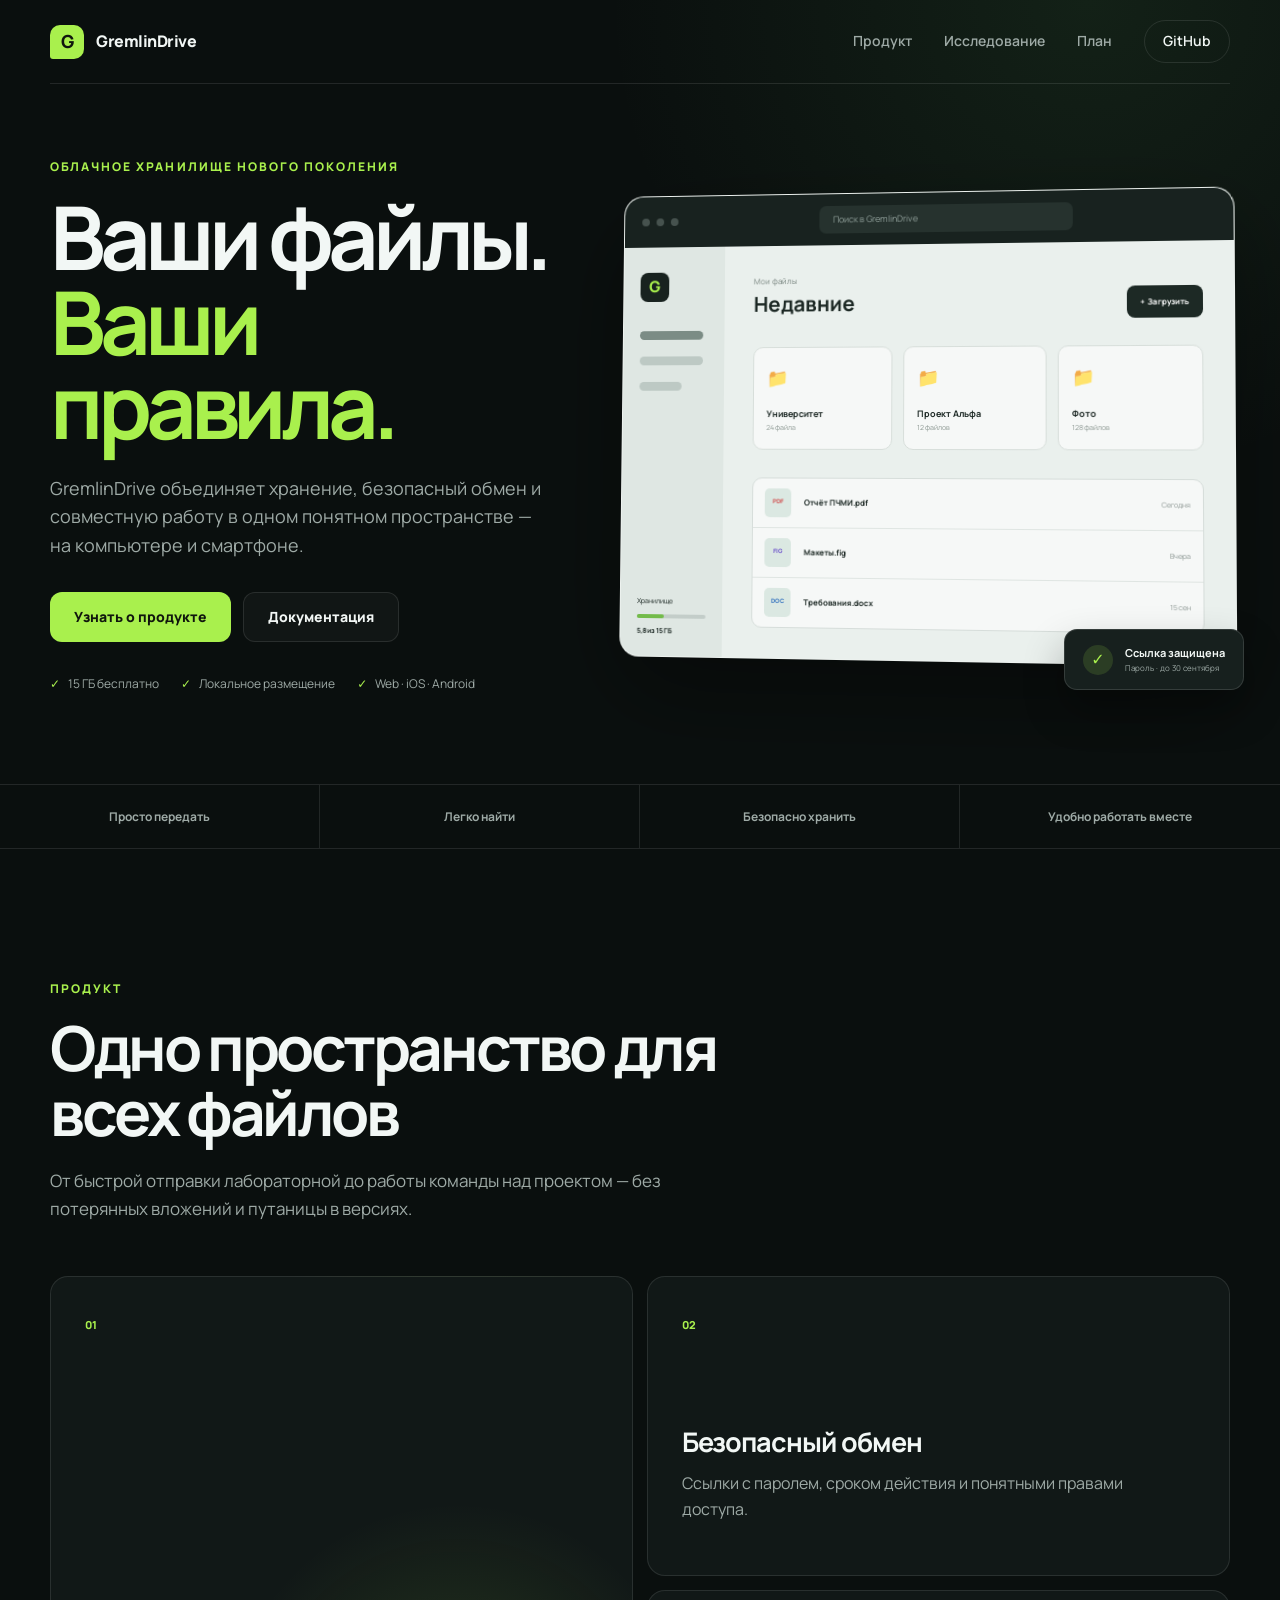
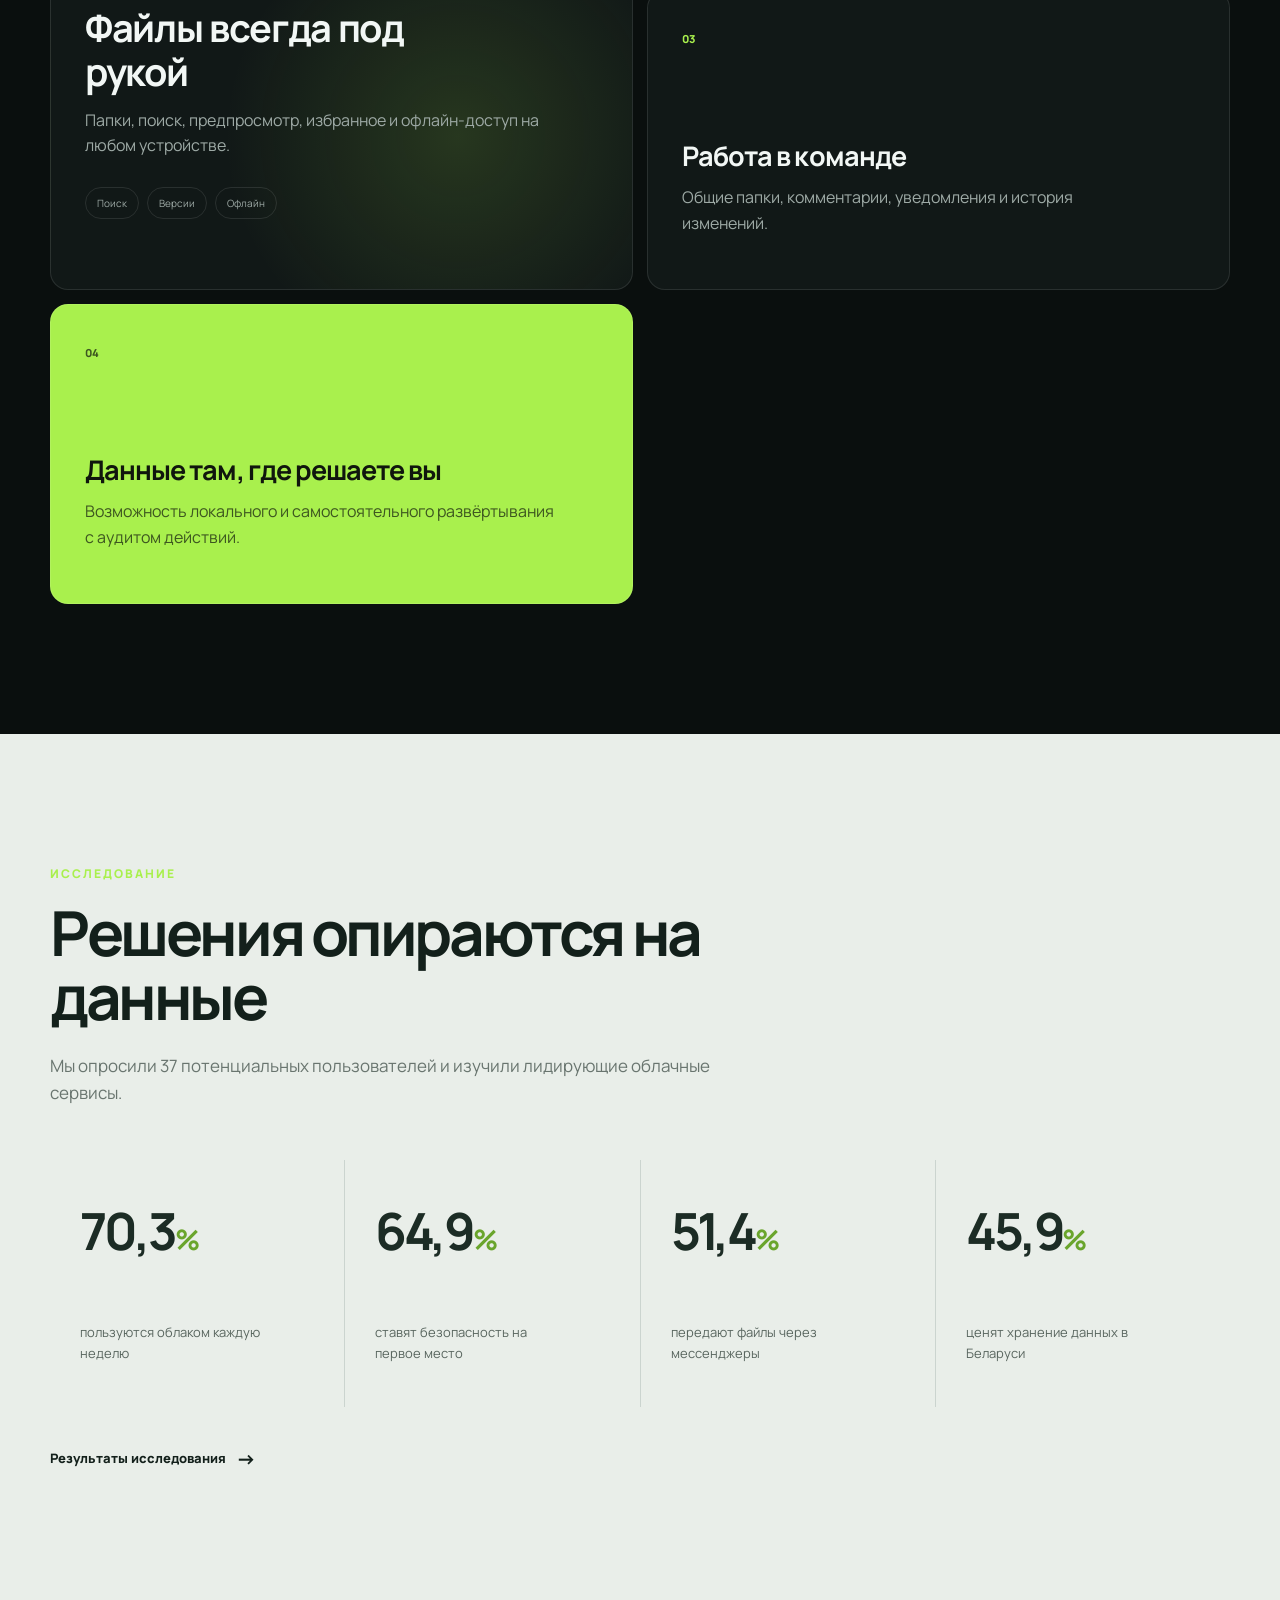
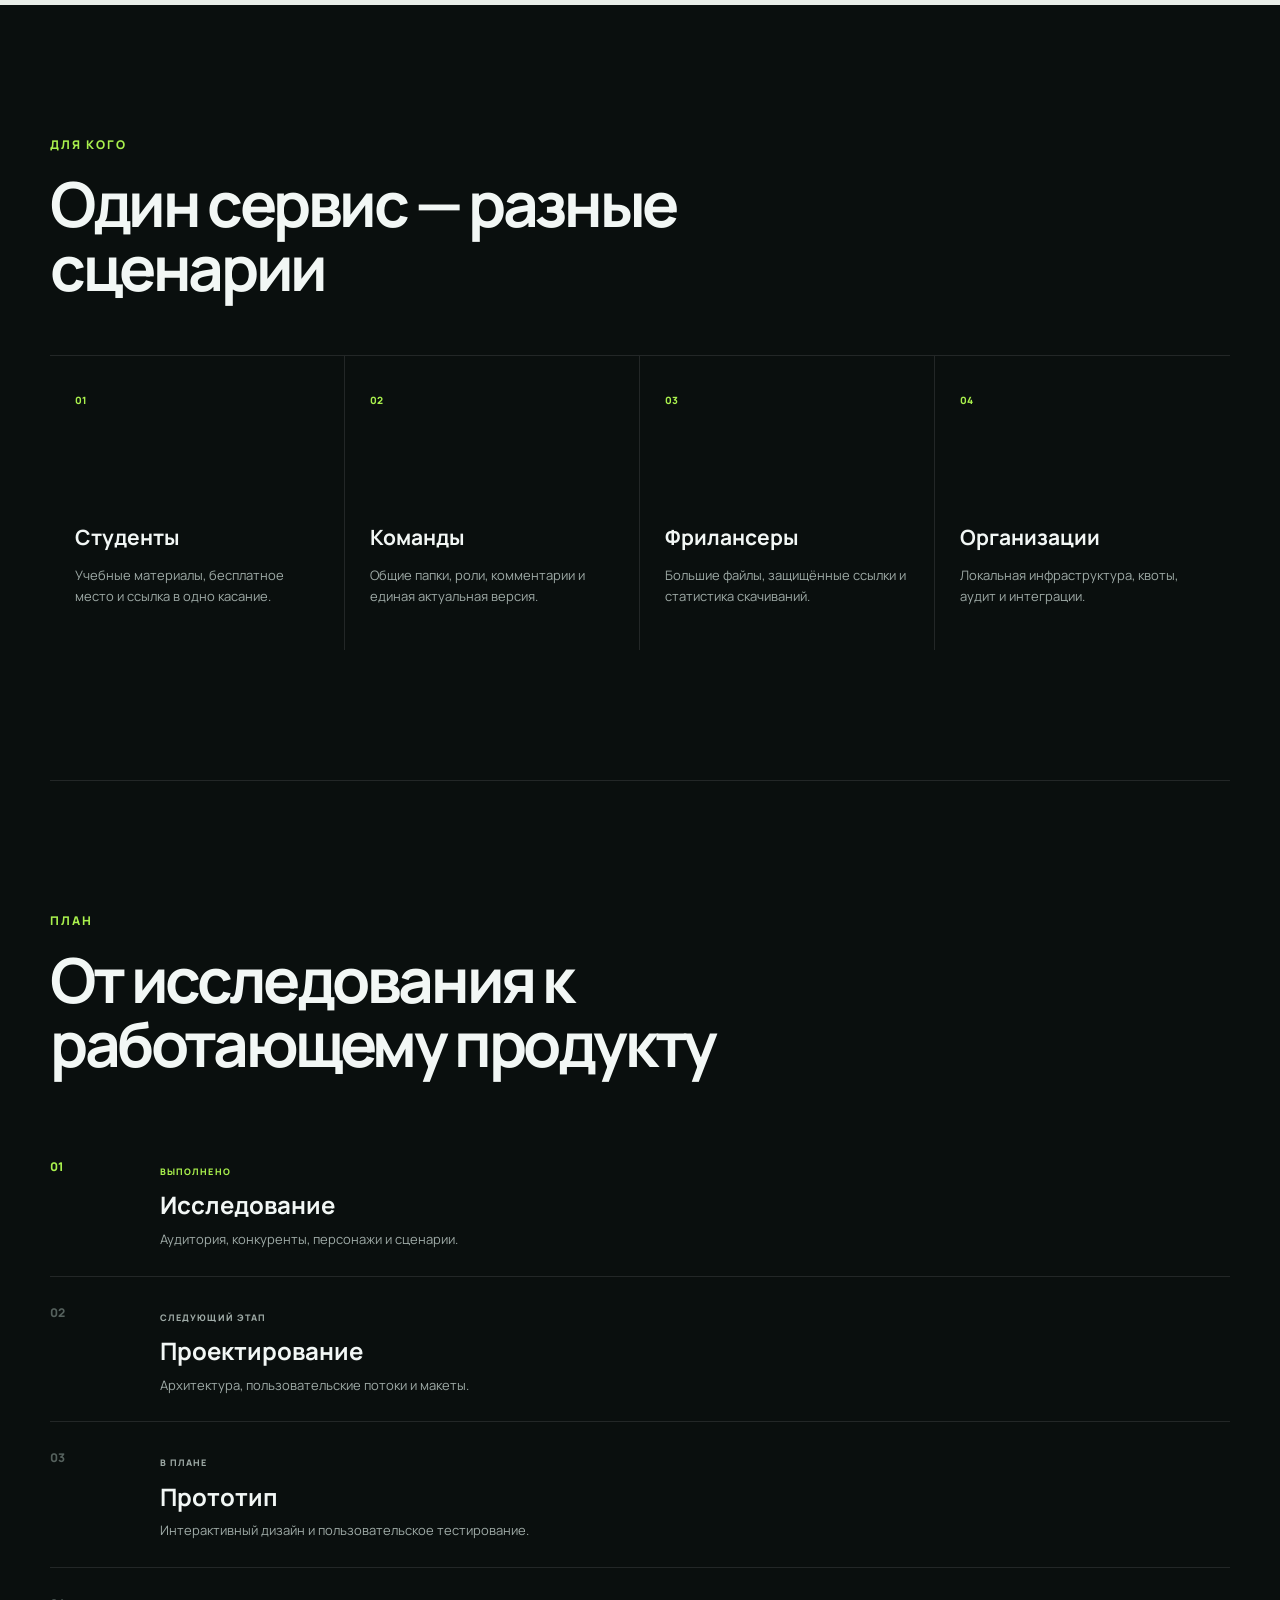
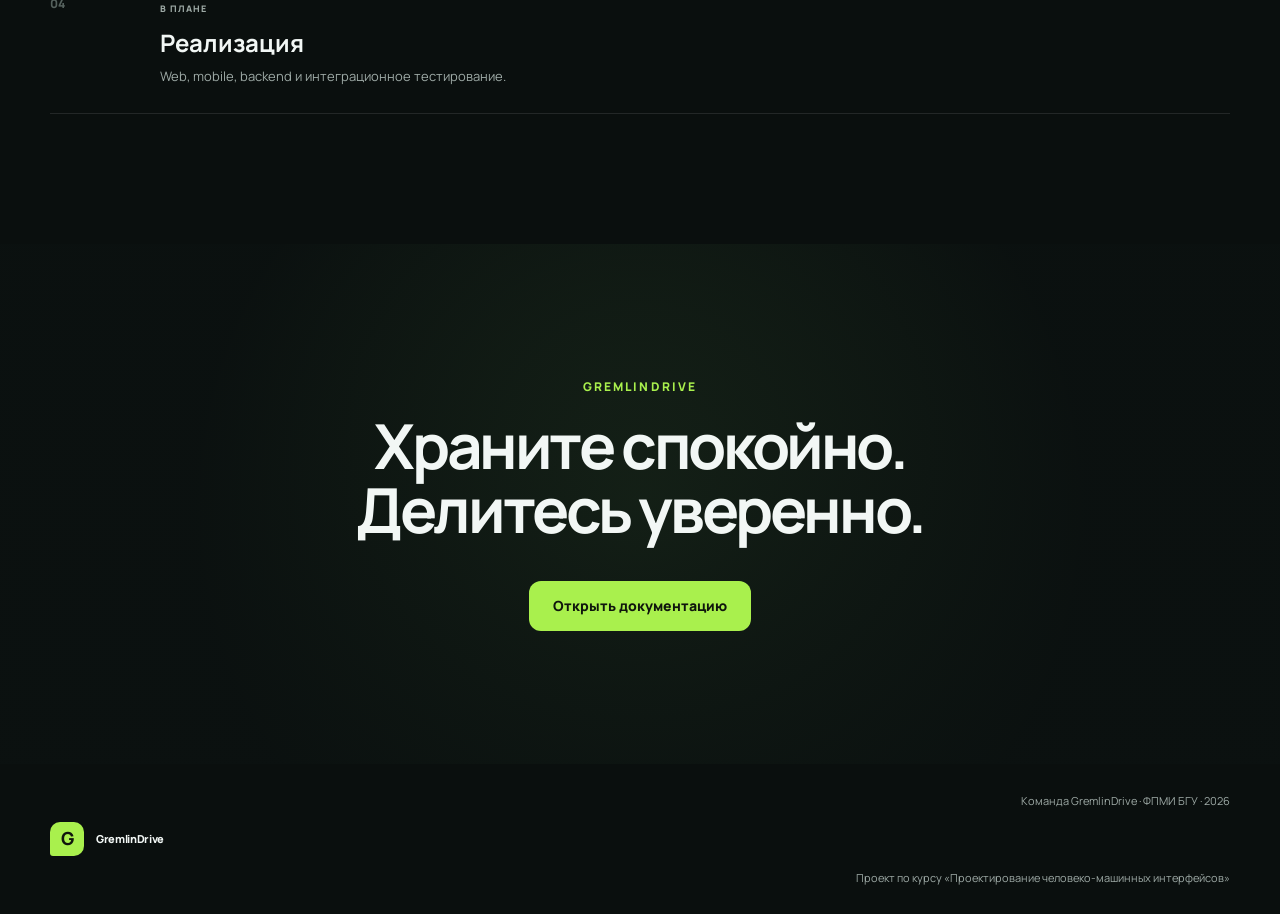
==== docs/index.html @ c30da1ab "docs: add GremlinDrive project documentation and Pages site Co-authored-by: Cursor <cursoragent@curs" ====
<!doctype html>
<html lang="ru">
  <head>
    <meta charset="UTF-8" />
    <meta name="viewport" content="width=device-width, initial-scale=1.0" />
    <meta
      name="description"
      content="GremlinDrive — безопасное облачное хранилище для личной и командной работы."
    />
    <meta name="theme-color" content="#0b1110" />
    <title>GremlinDrive — ваши файлы, ваши правила</title>
    <link rel="stylesheet" href="styles.css" />
  </head>
  <body>
    <header class="site-header">
      <a class="brand" href="#top" aria-label="GremlinDrive, на главную">
        <span class="brand-mark" aria-hidden="true">G</span>
        <span>GremlinDrive</span>
      </a>
      <nav aria-label="Основная навигация">
        <a href="#product">Продукт</a>
        <a href="#research">Исследование</a>
        <a href="#roadmap">План</a>
        <a
          class="nav-button"
          href="https://github.com/fpmi-hci-2026/hci-10-project-group-4"
        >
          GitHub
        </a>
      </nav>
    </header>

    <main id="top">
      <section class="hero">
        <div class="hero-copy">
          <p class="eyebrow">Облачное хранилище нового поколения</p>
          <h1>Ваши файлы.<br /><span>Ваши правила.</span></h1>
          <p class="hero-text">
            GremlinDrive объединяет хранение, безопасный обмен и совместную
            работу в одном понятном пространстве — на компьютере и смартфоне.
          </p>
          <div class="hero-actions">
            <a class="button button-primary" href="#product">Узнать о продукте</a>
            <a
              class="button button-secondary"
              href="https://github.com/fpmi-hci-2026/hci-10-project-group-4"
            >
              Документация
            </a>
          </div>
          <ul class="hero-points" aria-label="Преимущества">
            <li>15 ГБ бесплатно</li>
            <li>Локальное размещение</li>
            <li>Web · iOS · Android</li>
          </ul>
        </div>

        <div class="hero-visual" aria-label="Пример интерфейса GremlinDrive">
          <div class="app-window">
            <div class="window-bar">
              <span></span><span></span><span></span>
              <div class="window-search">Поиск в GremlinDrive</div>
            </div>
            <div class="app-layout">
              <aside>
                <div class="mini-logo">G</div>
                <div class="side-line active"></div>
                <div class="side-line"></div>
                <div class="side-line short"></div>
                <div class="storage">
                  <small>Хранилище</small>
                  <div><span></span></div>
                  <strong>5,8 из 15 ГБ</strong>
                </div>
              </aside>
              <div class="file-area">
                <div class="file-heading">
                  <div>
                    <small>Мои файлы</small>
                    <strong>Недавние</strong>
                  </div>
                  <button type="button" tabindex="-1">+ Загрузить</button>
                </div>
                <div class="folders">
                  <article><span>📁</span><strong>Университет</strong><small>24 файла</small></article>
                  <article><span>📁</span><strong>Проект Альфа</strong><small>12 файлов</small></article>
                  <article><span>📁</span><strong>Фото</strong><small>128 файлов</small></article>
                </div>
                <div class="recent-list">
                  <div><span class="file-icon pdf">PDF</span><strong>Отчёт ПЧМИ.pdf</strong><small>Сегодня</small></div>
                  <div><span class="file-icon fig">FIG</span><strong>Макеты.fig</strong><small>Вчера</small></div>
                  <div><span class="file-icon doc">DOC</span><strong>Требования.docx</strong><small>15 сен</small></div>
                </div>
              </div>
            </div>
          </div>
          <div class="secure-card">
            <span aria-hidden="true">✓</span>
            <div><strong>Ссылка защищена</strong><small>Пароль · до 30 сентября</small></div>
          </div>
        </div>
      </section>

      <section class="trust-strip" aria-label="Ключевые принципы">
        <p>Просто передать</p>
        <p>Легко найти</p>
        <p>Безопасно хранить</p>
        <p>Удобно работать вместе</p>
      </section>

      <section class="section" id="product">
        <div class="section-heading">
          <p class="eyebrow">Продукт</p>
          <h2>Одно пространство для всех файлов</h2>
          <p>
            От быстрой отправки лабораторной до работы команды над проектом —
            без потерянных вложений и путаницы в версиях.
          </p>
        </div>
        <div class="feature-grid">
          <article class="feature-card feature-wide">
            <span class="feature-number">01</span>
            <h3>Файлы всегда под рукой</h3>
            <p>
              Папки, поиск, предпросмотр, избранное и офлайн-доступ на любом
              устройстве.
            </p>
            <div class="tags"><span>Поиск</span><span>Версии</span><span>Офлайн</span></div>
          </article>
          <article class="feature-card">
            <span class="feature-number">02</span>
            <h3>Безопасный обмен</h3>
            <p>Ссылки с паролем, сроком действия и понятными правами доступа.</p>
          </article>
          <article class="feature-card">
            <span class="feature-number">03</span>
            <h3>Работа в команде</h3>
            <p>Общие папки, комментарии, уведомления и история изменений.</p>
          </article>
          <article class="feature-card feature-accent">
            <span class="feature-number">04</span>
            <h3>Данные там, где решаете вы</h3>
            <p>
              Возможность локального и самостоятельного развёртывания с
              аудитом действий.
            </p>
          </article>
        </div>
      </section>

      <section class="section research-section" id="research">
        <div class="section-heading">
          <p class="eyebrow">Исследование</p>
          <h2>Решения опираются на данные</h2>
          <p>
            Мы опросили 37 потенциальных пользователей и изучили лидирующие
            облачные сервисы.
          </p>
        </div>
        <div class="stats-grid">
          <article><strong>70,3<span>%</span></strong><p>пользуются облаком каждую неделю</p></article>
          <article><strong>64,9<span>%</span></strong><p>ставят безопасность на первое место</p></article>
          <article><strong>51,4<span>%</span></strong><p>передают файлы через мессенджеры</p></article>
          <article><strong>45,9<span>%</span></strong><p>ценят хранение данных в Беларуси</p></article>
        </div>
        <a
          class="text-link"
          href="https://github.com/fpmi-hci-2026/hci-10-project-group-4/blob/main/docs/research.md"
        >
          Результаты исследования <span>→</span>
        </a>
      </section>

      <section class="section audience-section">
        <div class="section-heading">
          <p class="eyebrow">Для кого</p>
          <h2>Один сервис — разные сценарии</h2>
        </div>
        <div class="audience-grid">
          <article><span>01</span><h3>Студенты</h3><p>Учебные материалы, бесплатное место и ссылка в одно касание.</p></article>
          <article><span>02</span><h3>Команды</h3><p>Общие папки, роли, комментарии и единая актуальная версия.</p></article>
          <article><span>03</span><h3>Фрилансеры</h3><p>Большие файлы, защищённые ссылки и статистика скачиваний.</p></article>
          <article><span>04</span><h3>Организации</h3><p>Локальная инфраструктура, квоты, аудит и интеграции.</p></article>
        </div>
      </section>

      <section class="section roadmap-section" id="roadmap">
        <div class="section-heading">
          <p class="eyebrow">План</p>
          <h2>От исследования к работающему продукту</h2>
        </div>
        <ol class="timeline">
          <li class="done">
            <span>01</span>
            <div><small>Выполнено</small><h3>Исследование</h3><p>Аудитория, конкуренты, персонажи и сценарии.</p></div>
          </li>
          <li>
            <span>02</span>
            <div><small>Следующий этап</small><h3>Проектирование</h3><p>Архитектура, пользовательские потоки и макеты.</p></div>
          </li>
          <li>
            <span>03</span>
            <div><small>В плане</small><h3>Прототип</h3><p>Интерактивный дизайн и пользовательское тестирование.</p></div>
          </li>
          <li>
            <span>04</span>
            <div><small>В плане</small><h3>Реализация</h3><p>Web, mobile, backend и интеграционное тестирование.</p></div>
          </li>
        </ol>
      </section>

      <section class="cta">
        <p class="eyebrow">GremlinDrive</p>
        <h2>Храните спокойно.<br />Делитесь уверенно.</h2>
        <a
          class="button button-primary"
          href="https://github.com/fpmi-hci-2026/hci-10-project-group-4"
        >
          Открыть документацию
        </a>
      </section>
    </main>

    <footer>
      <a class="brand" href="#top">
        <span class="brand-mark" aria-hidden="true">G</span>
        <span>GremlinDrive</span>
      </a>
      <p>Команда GremlinDrive · ФПМИ БГУ · 2026</p>
      <p>Проект по курсу «Проектирование человеко-машинных интерфейсов»</p>
    </footer>
  </body>
</html>
---- docs/styles.css ----
@import url("https://fonts.googleapis.com/css2?family=Manrope:wght@400;500;600;700;800&display=swap");

:root {
  color-scheme: dark;
  --bg: #0a0f0e;
  --surface: #111817;
  --surface-2: #16201e;
  --line: rgba(255, 255, 255, 0.1);
  --text: #f2f7f5;
  --muted: #9eaaa6;
  --green: #a9f04d;
  --green-2: #70d85f;
  --ink: #10160d;
  --max: 1180px;
}

* {
  box-sizing: border-box;
}

html {
  scroll-behavior: smooth;
}

body {
  margin: 0;
  background:
    radial-gradient(circle at 85% 0%, rgba(84, 163, 88, 0.12), transparent 30rem),
    var(--bg);
  color: var(--text);
  font-family: "Manrope", system-ui, sans-serif;
  line-height: 1.6;
}

a {
  color: inherit;
  text-decoration: none;
}

.site-header,
footer {
  width: min(calc(100% - 40px), var(--max));
  margin: 0 auto;
}

.site-header {
  position: relative;
  z-index: 10;
  display: flex;
  align-items: center;
  justify-content: space-between;
  min-height: 84px;
  border-bottom: 1px solid var(--line);
}

.brand {
  display: inline-flex;
  align-items: center;
  gap: 12px;
  font-weight: 800;
  letter-spacing: -0.03em;
}

.brand-mark {
  display: grid;
  width: 34px;
  height: 34px;
  place-items: center;
  border-radius: 10px 10px 10px 3px;
  background: var(--green);
  color: var(--ink);
  font-size: 18px;
}

nav {
  display: flex;
  align-items: center;
  gap: 32px;
  color: var(--muted);
  font-size: 14px;
  font-weight: 600;
}

nav a:hover,
.text-link:hover {
  color: var(--green);
}

.nav-button {
  padding: 9px 18px;
  border: 1px solid var(--line);
  border-radius: 999px;
  color: var(--text);
}

main {
  overflow: hidden;
}

.hero {
  display: grid;
  min-height: 700px;
  width: min(calc(100% - 40px), var(--max));
  margin: 0 auto;
  grid-template-columns: 0.9fr 1.1fr;
  align-items: center;
  gap: 60px;
  padding: 72px 0 90px;
}

.eyebrow {
  margin: 0 0 18px;
  color: var(--green);
  font-size: 12px;
  font-weight: 800;
  letter-spacing: 0.17em;
  text-transform: uppercase;
}

h1,
h2,
h3,
p {
  margin-top: 0;
}

h1 {
  margin-bottom: 26px;
  font-size: clamp(52px, 7vw, 88px);
  line-height: 0.96;
  letter-spacing: -0.07em;
}

h1 span {
  color: var(--green);
}

.hero-text {
  max-width: 590px;
  margin-bottom: 32px;
  color: var(--muted);
  font-size: 18px;
}

.hero-actions {
  display: flex;
  flex-wrap: wrap;
  gap: 12px;
}

.button {
  display: inline-flex;
  min-height: 50px;
  align-items: center;
  justify-content: center;
  padding: 0 24px;
  border-radius: 12px;
  font-size: 14px;
  font-weight: 800;
  transition: transform 160ms ease, background 160ms ease;
}

.button:hover {
  transform: translateY(-2px);
}

.button-primary {
  background: var(--green);
  color: var(--ink);
}

.button-primary:hover {
  background: #bcff68;
}

.button-secondary {
  border: 1px solid var(--line);
  background: rgba(255, 255, 255, 0.03);
}

.hero-points {
  display: flex;
  flex-wrap: wrap;
  gap: 22px;
  margin: 32px 0 0;
  padding: 0;
  color: var(--muted);
  font-size: 12px;
  list-style: none;
}

.hero-points li::before {
  margin-right: 8px;
  color: var(--green);
  content: "✓";
}

.hero-visual {
  position: relative;
}

.app-window {
  overflow: hidden;
  border: 1px solid rgba(255, 255, 255, 0.13);
  border-radius: 20px;
  background: #eaf0ed;
  box-shadow: 0 35px 100px rgba(0, 0, 0, 0.4);
  color: #1c2824;
  transform: perspective(1200px) rotateY(-5deg) rotateX(2deg);
}

.window-bar {
  display: flex;
  height: 52px;
  align-items: center;
  gap: 7px;
  padding: 0 18px;
  background: #18221f;
}

.window-bar > span {
  width: 8px;
  height: 8px;
  border-radius: 50%;
  background: #46524e;
}

.window-search {
  width: 44%;
  margin: 0 auto;
  padding: 7px 14px;
  border-radius: 7px;
  background: #26322e;
  color: #91a09b;
  font-size: 9px;
}

.app-layout {
  display: grid;
  min-height: 410px;
  grid-template-columns: 105px 1fr;
}

.app-layout aside {
  position: relative;
  padding: 26px 17px;
  background: #dfe7e3;
}

.mini-logo {
  display: grid;
  width: 30px;
  height: 30px;
  margin-bottom: 30px;
  place-items: center;
  border-radius: 8px;
  background: #18221f;
  color: var(--green);
  font-weight: 800;
}

.side-line {
  width: 66px;
  height: 9px;
  margin: 17px 0;
  border-radius: 5px;
  background: #bdc9c4;
}

.side-line.active {
  background: #7b8c85;
}

.side-line.short {
  width: 44px;
}

.storage {
  position: absolute;
  right: 17px;
  bottom: 20px;
  left: 17px;
}

.storage small,
.storage strong {
  display: block;
  font-size: 7px;
}

.storage div {
  height: 4px;
  margin: 7px 0;
  border-radius: 4px;
  background: #c3cdc9;
}

.storage div span {
  display: block;
  width: 39%;
  height: 100%;
  border-radius: inherit;
  background: #73bb4a;
}

.file-area {
  padding: 30px;
}

.file-heading {
  display: flex;
  align-items: flex-end;
  justify-content: space-between;
  margin-bottom: 27px;
}

.file-heading small,
.file-heading strong {
  display: block;
}

.file-heading small {
  color: #78847f;
  font-size: 8px;
}

.file-heading strong {
  font-size: 21px;
}

.file-heading button {
  border: 0;
  border-radius: 8px;
  background: #1d2925;
  color: white;
  font: inherit;
  font-size: 8px;
  font-weight: 700;
  padding: 10px 13px;
}

.folders {
  display: grid;
  grid-template-columns: repeat(3, 1fr);
  gap: 11px;
}

.folders article {
  padding: 16px 13px;
  border: 1px solid #d7deda;
  border-radius: 10px;
  background: #f6f8f7;
}

.folders span,
.folders strong,
.folders small {
  display: block;
}

.folders span {
  margin-bottom: 15px;
  font-size: 18px;
}

.folders strong {
  font-size: 9px;
}

.folders small {
  color: #8b9792;
  font-size: 7px;
}

.recent-list {
  margin-top: 28px;
  overflow: hidden;
  border: 1px solid #d6ddda;
  border-radius: 10px;
  background: #f6f8f7;
}

.recent-list > div {
  display: grid;
  grid-template-columns: 30px 1fr auto;
  align-items: center;
  gap: 10px;
  padding: 10px 12px;
  border-bottom: 1px solid #dfe5e2;
}

.recent-list > div:last-child {
  border-bottom: 0;
}

.recent-list strong {
  font-size: 8px;
}

.recent-list small {
  color: #8b9692;
  font-size: 7px;
}

.file-icon {
  display: grid;
  width: 27px;
  height: 29px;
  place-items: center;
  border-radius: 5px;
  background: #dbe8e2;
  font-size: 6px;
  font-weight: 800;
}

.file-icon.pdf { color: #d15454; }
.file-icon.fig { color: #735bcc; }
.file-icon.doc { color: #3876bf; }

.secure-card {
  position: absolute;
  right: -14px;
  bottom: -30px;
  display: flex;
  align-items: center;
  gap: 12px;
  padding: 14px 18px;
  border: 1px solid rgba(255, 255, 255, 0.13);
  border-radius: 13px;
  background: #17201e;
  box-shadow: 0 20px 40px rgba(0, 0, 0, 0.3);
}

.secure-card > span {
  display: grid;
  width: 30px;
  height: 30px;
  place-items: center;
  border-radius: 50%;
  background: rgba(169, 240, 77, 0.14);
  color: var(--green);
}

.secure-card strong,
.secure-card small {
  display: block;
}

.secure-card strong {
  font-size: 11px;
}

.secure-card small {
  color: var(--muted);
  font-size: 8px;
}

.trust-strip {
  display: grid;
  border-top: 1px solid var(--line);
  border-bottom: 1px solid var(--line);
  grid-template-columns: repeat(4, 1fr);
}

.trust-strip p {
  margin: 0;
  padding: 22px;
  border-right: 1px solid var(--line);
  color: var(--muted);
  font-size: 12px;
  font-weight: 700;
  text-align: center;
}

.trust-strip p:last-child {
  border-right: 0;
}

.section {
  width: min(calc(100% - 40px), var(--max));
  margin: 0 auto;
  padding: 130px 0;
}

.section-heading {
  max-width: 670px;
  margin-bottom: 54px;
}

.section-heading h2,
.cta h2 {
  margin-bottom: 22px;
  font-size: clamp(38px, 5vw, 62px);
  line-height: 1.04;
  letter-spacing: -0.055em;
}

.section-heading > p:last-child {
  color: var(--muted);
  font-size: 17px;
}

.feature-grid {
  display: grid;
  grid-template-columns: repeat(2, 1fr);
  gap: 14px;
}

.feature-card {
  min-height: 300px;
  padding: 34px;
  border: 1px solid var(--line);
  border-radius: 18px;
  background: var(--surface);
}

.feature-wide {
  grid-row: span 2;
  min-height: 614px;
  background:
    radial-gradient(circle at 70% 75%, rgba(169, 240, 77, 0.14), transparent 38%),
    var(--surface);
}

.feature-number {
  color: var(--green);
  font-size: 11px;
  font-weight: 800;
}

.feature-card h3 {
  max-width: 400px;
  margin: 90px 0 14px;
  font-size: 27px;
  line-height: 1.15;
  letter-spacing: -0.035em;
}

.feature-wide h3 {
  margin-top: 270px;
  font-size: 38px;
}

.feature-card p {
  max-width: 470px;
  margin-bottom: 0;
  color: var(--muted);
}

.feature-accent {
  background: var(--green);
  color: var(--ink);
}

.feature-accent .feature-number,
.feature-accent p {
  color: rgba(16, 22, 13, 0.7);
}

.tags {
  display: flex;
  gap: 8px;
  margin-top: 28px;
}

.tags span {
  padding: 7px 11px;
  border: 1px solid var(--line);
  border-radius: 999px;
  color: var(--muted);
  font-size: 10px;
}

.research-section {
  width: 100%;
  padding-right: max(20px, calc((100% - var(--max)) / 2));
  padding-left: max(20px, calc((100% - var(--max)) / 2));
  background: #e9eee9;
  color: #13201b;
}

.research-section .section-heading > p:last-child {
  color: #69756f;
}

.stats-grid {
  display: grid;
  grid-template-columns: repeat(4, 1fr);
  gap: 1px;
  margin-bottom: 36px;
  background: #cbd4cf;
}

.stats-grid article {
  min-height: 220px;
  padding: 30px;
  background: #e9eee9;
}

.stats-grid strong {
  display: block;
  color: #1c2c25;
  font-size: clamp(35px, 4vw, 54px);
  letter-spacing: -0.06em;
}

.stats-grid strong span {
  color: #6aa52c;
  font-size: 0.55em;
}

.stats-grid p {
  max-width: 190px;
  margin-top: 50px;
  color: #59665f;
  font-size: 13px;
}

.text-link {
  display: inline-flex;
  align-items: center;
  gap: 10px;
  font-size: 13px;
  font-weight: 800;
}

.text-link span {
  font-size: 20px;
}

.audience-grid {
  display: grid;
  grid-template-columns: repeat(4, 1fr);
  border-top: 1px solid var(--line);
}

.audience-grid article {
  min-height: 285px;
  padding: 30px 25px;
  border-right: 1px solid var(--line);
}

.audience-grid article:last-child {
  border-right: 0;
}

.audience-grid span {
  color: var(--green);
  font-size: 10px;
  font-weight: 800;
}

.audience-grid h3 {
  margin-top: 110px;
  margin-bottom: 10px;
  font-size: 21px;
}

.audience-grid p {
  color: var(--muted);
  font-size: 13px;
}

.roadmap-section {
  border-top: 1px solid var(--line);
}

.timeline {
  margin: 0;
  padding: 0;
  list-style: none;
}

.timeline li {
  display: grid;
  grid-template-columns: 110px 1fr;
  padding: 26px 0;
  border-bottom: 1px solid var(--line);
}

.timeline li > span {
  color: #55615d;
  font-size: 12px;
  font-weight: 800;
}

.timeline li.done > span,
.timeline li.done small {
  color: var(--green);
}

.timeline small {
  color: var(--muted);
  font-size: 9px;
  font-weight: 800;
  letter-spacing: 0.12em;
  text-transform: uppercase;
}

.timeline h3 {
  margin: 4px 0;
  font-size: 24px;
}

.timeline p {
  margin: 0;
  color: var(--muted);
  font-size: 13px;
}

.cta {
  display: flex;
  min-height: 520px;
  align-items: center;
  justify-content: center;
  padding: 80px 20px;
  background:
    linear-gradient(rgba(11, 17, 16, 0.78), rgba(11, 17, 16, 0.9)),
    radial-gradient(circle at center, #406a36, #0a0f0e 65%);
  text-align: center;
  flex-direction: column;
}

.cta h2 {
  margin-bottom: 38px;
}

footer {
  display: grid;
  min-height: 150px;
  align-items: center;
  grid-template-columns: 1fr auto;
  gap: 4px 30px;
  color: var(--muted);
  font-size: 11px;
}

footer .brand {
  grid-row: span 2;
  color: var(--text);
}

footer p {
  margin: 0;
  text-align: right;
}

@media (max-width: 900px) {
  nav > a:not(.nav-button) {
    display: none;
  }

  .hero {
    grid-template-columns: 1fr;
    padding-top: 60px;
  }

  .hero-copy {
    max-width: 700px;
  }

  .hero-visual {
    width: min(100%, 650px);
  }

  .stats-grid,
  .audience-grid {
    grid-template-columns: repeat(2, 1fr);
  }

  .audience-grid article:nth-child(2) {
    border-right: 0;
  }

  .audience-grid article:nth-child(-n + 2) {
    border-bottom: 1px solid var(--line);
  }
}

@media (max-width: 620px) {
  .site-header {
    min-height: 70px;
  }

  .site-header .brand span:last-child {
    display: none;
  }

  .hero {
    min-height: auto;
    padding: 70px 0;
  }

  h1 {
    font-size: 51px;
  }

  .hero-text {
    font-size: 16px;
  }

  .app-window {
    transform: none;
  }

  .app-layout {
    min-height: 300px;
    grid-template-columns: 74px 1fr;
  }

  .file-area {
    padding: 20px 14px;
  }

  .folders {
    grid-template-columns: repeat(2, 1fr);
  }

  .folders article:last-child {
    display: none;
  }

  .secure-card {
    right: 10px;
  }

  .trust-strip,
  .feature-grid,
  .stats-grid,
  .audience-grid {
    grid-template-columns: 1fr;
  }

  .trust-strip p {
    border-right: 0;
    border-bottom: 1px solid var(--line);
  }

  .feature-wide {
    min-height: 420px;
  }

  .feature-wide h3 {
    margin-top: 140px;
  }

  .stats-grid article {
    min-height: 170px;
  }

  .stats-grid p {
    margin-top: 25px;
  }

  .audience-grid article,
  .audience-grid article:nth-child(2) {
    border-right: 0;
    border-bottom: 1px solid var(--line);
  }

  .timeline li {
    grid-template-columns: 50px 1fr;
  }

  footer {
    padding: 35px 0;
    grid-template-columns: 1fr;
  }

  footer .brand {
    grid-row: auto;
    margin-bottom: 15px;
  }

  footer p {
    text-align: left;
  }
}

@media (prefers-reduced-motion: reduce) {
  html {
    scroll-behavior: auto;
  }

  .button {
    transition: none;
  }
}
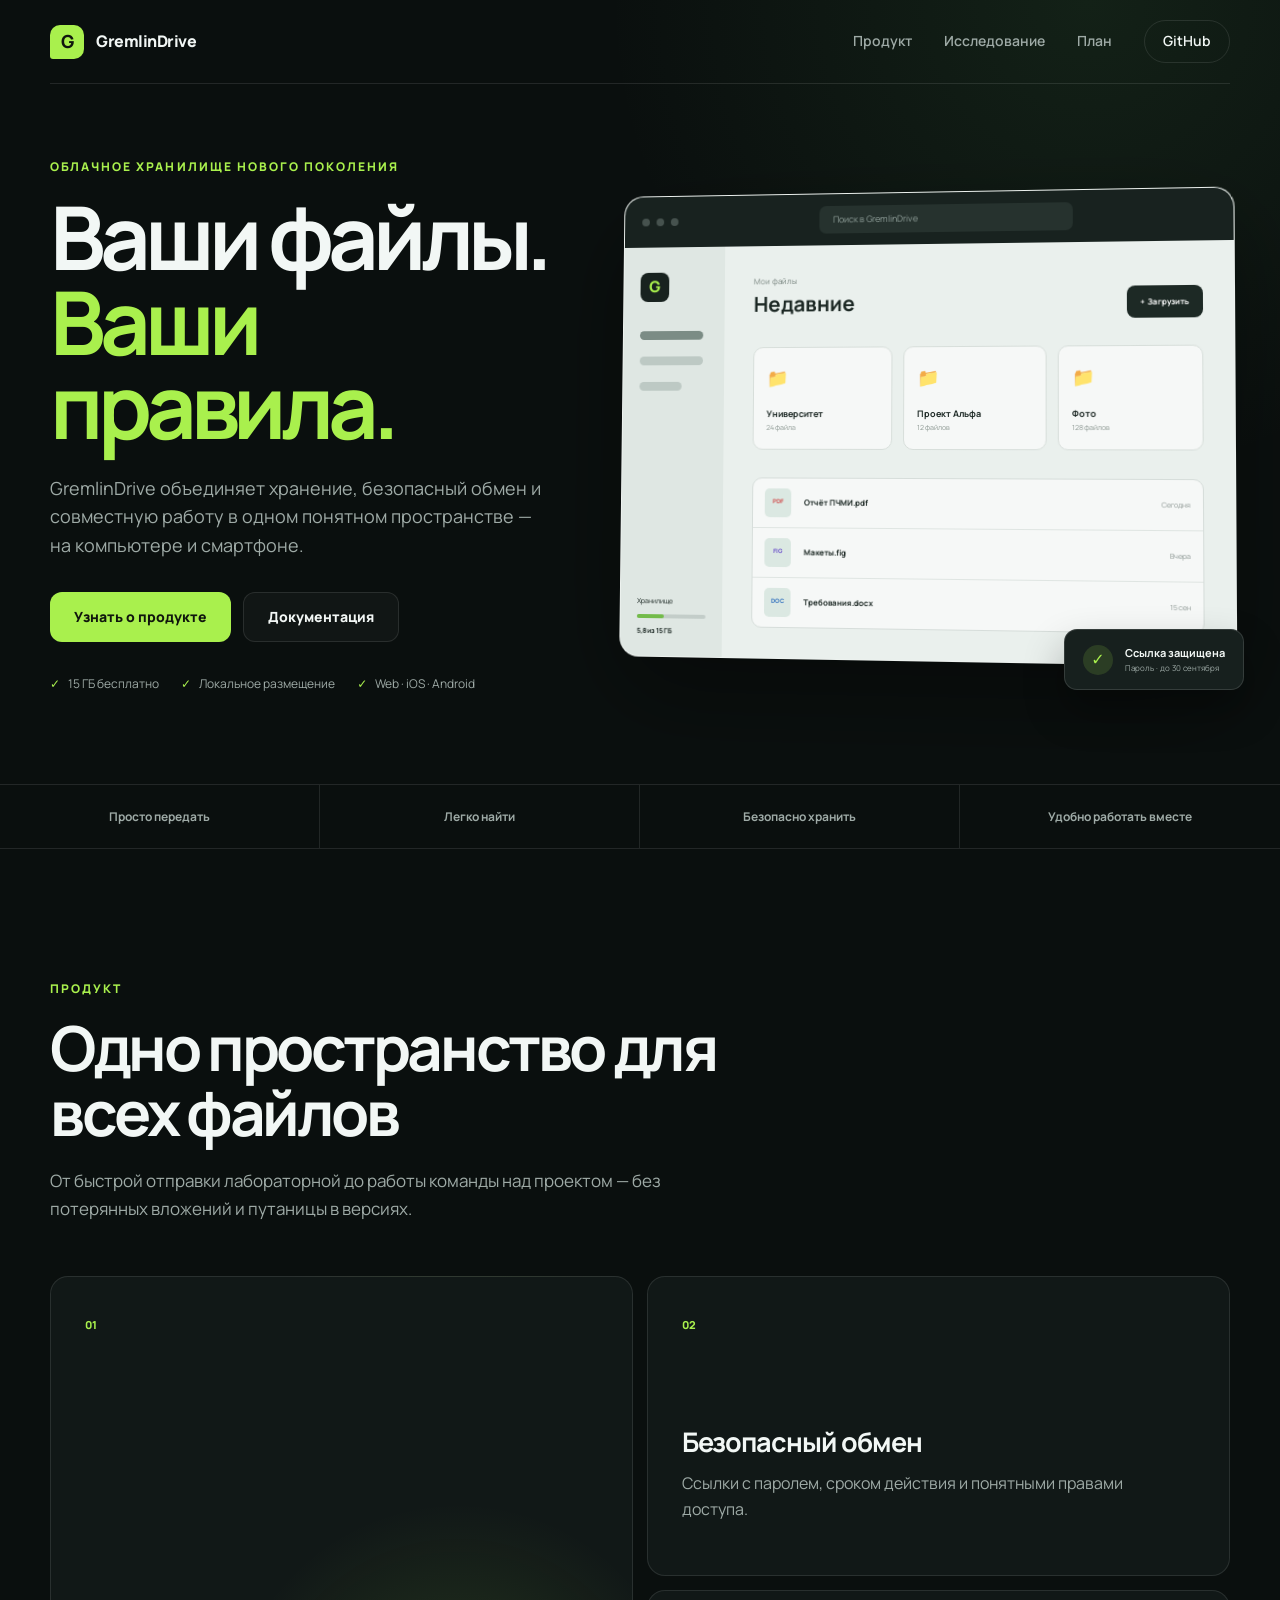
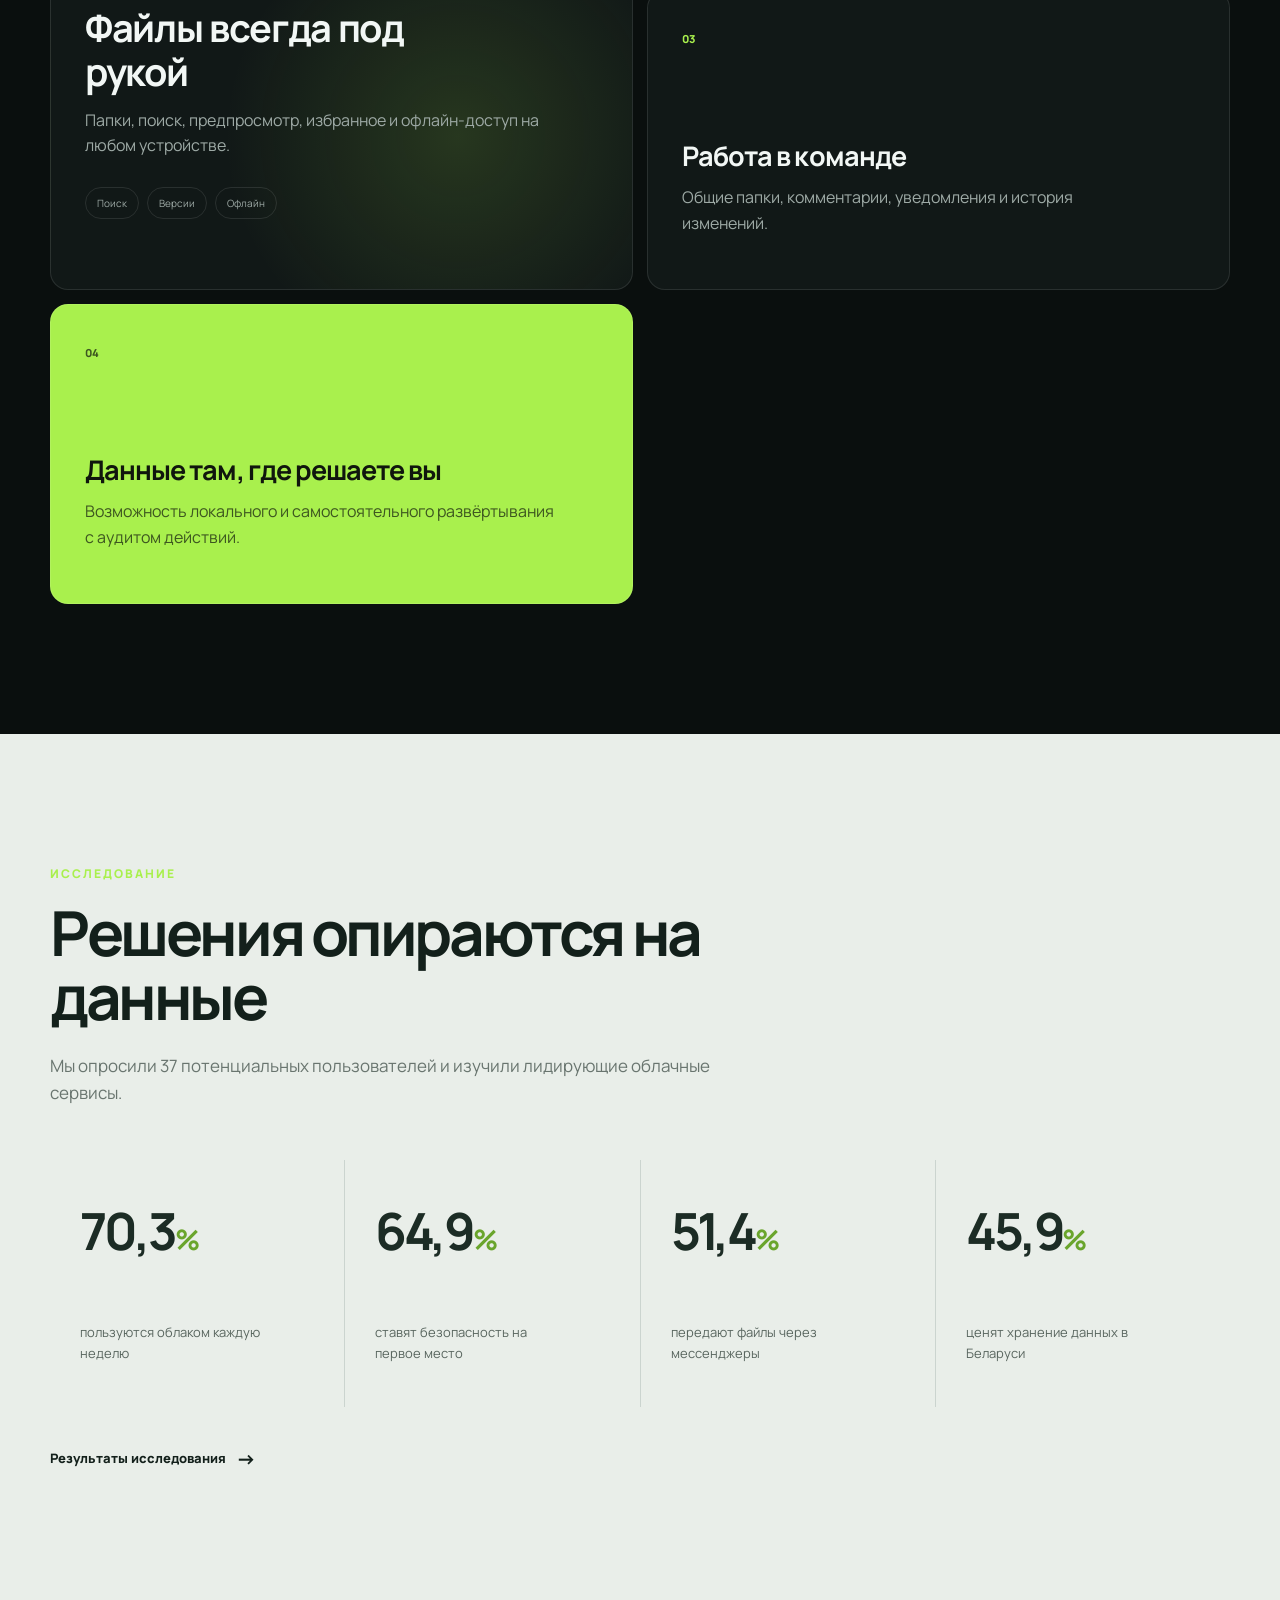
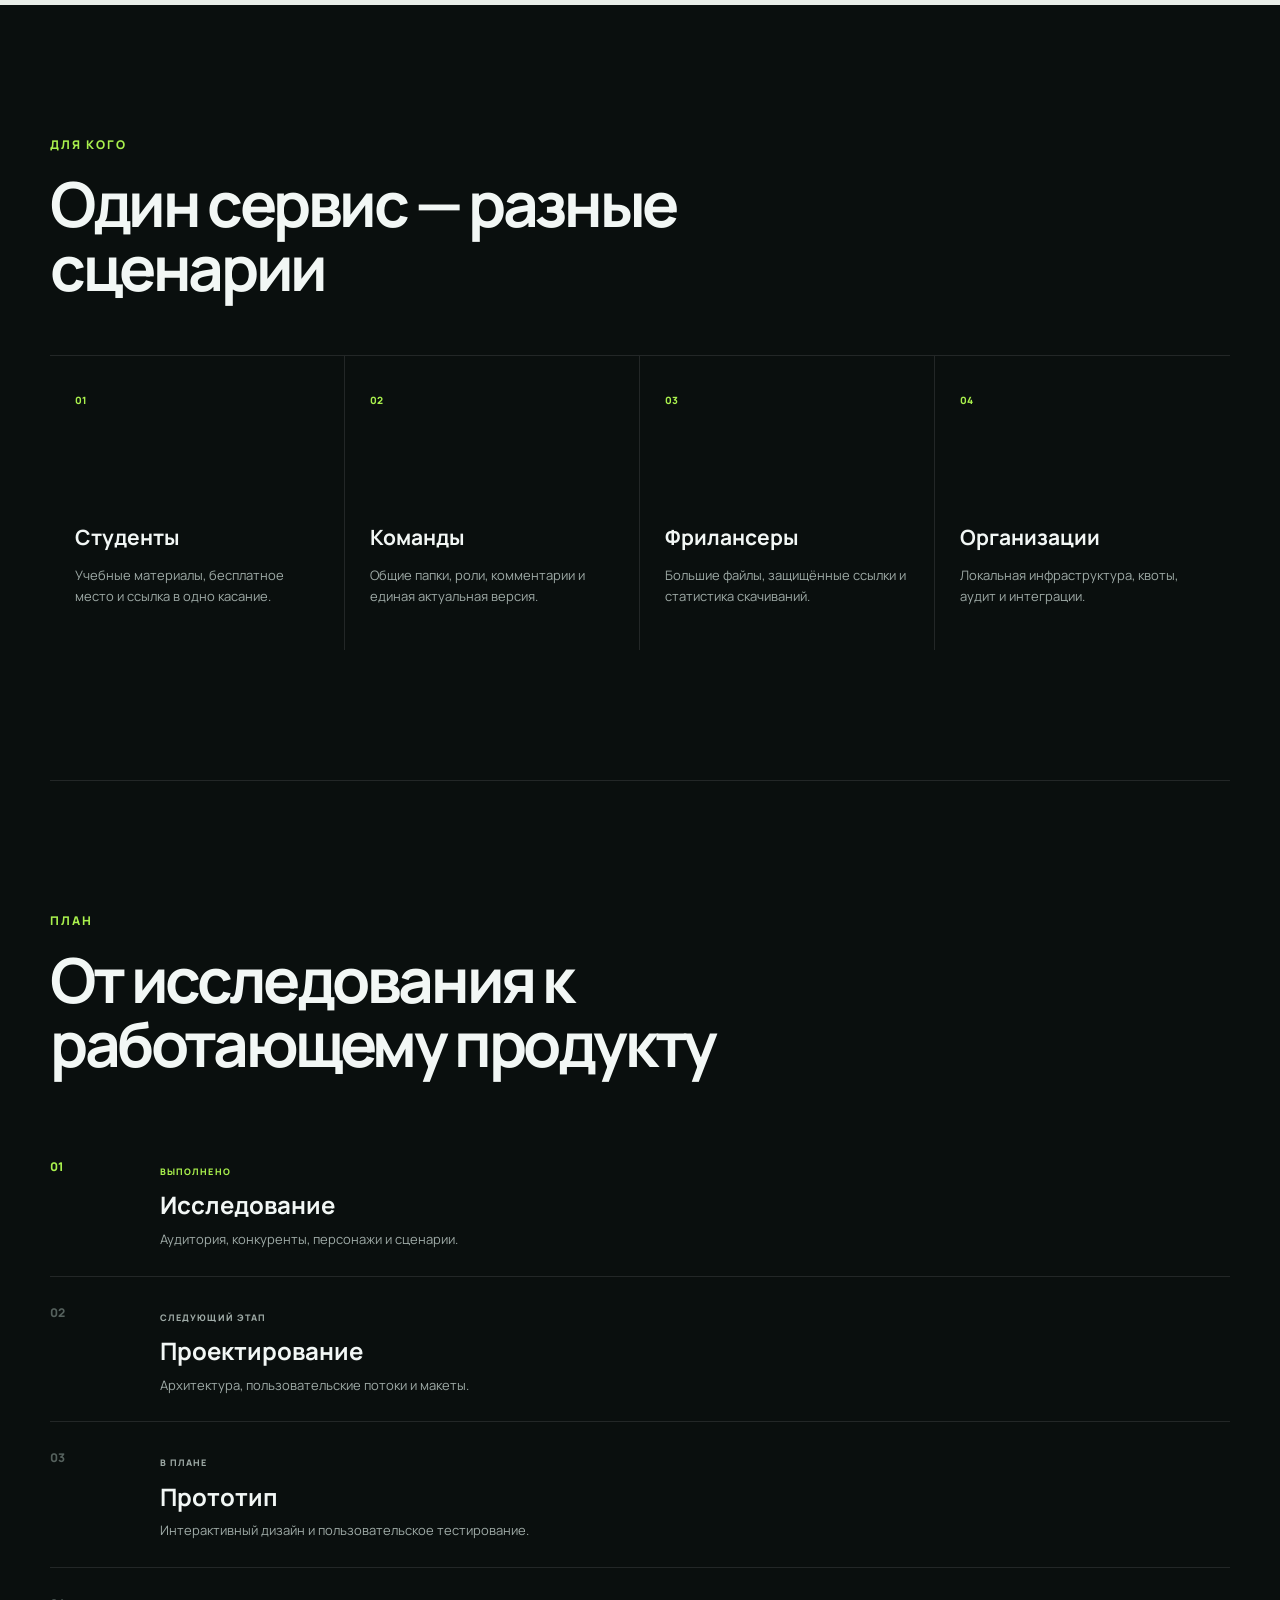
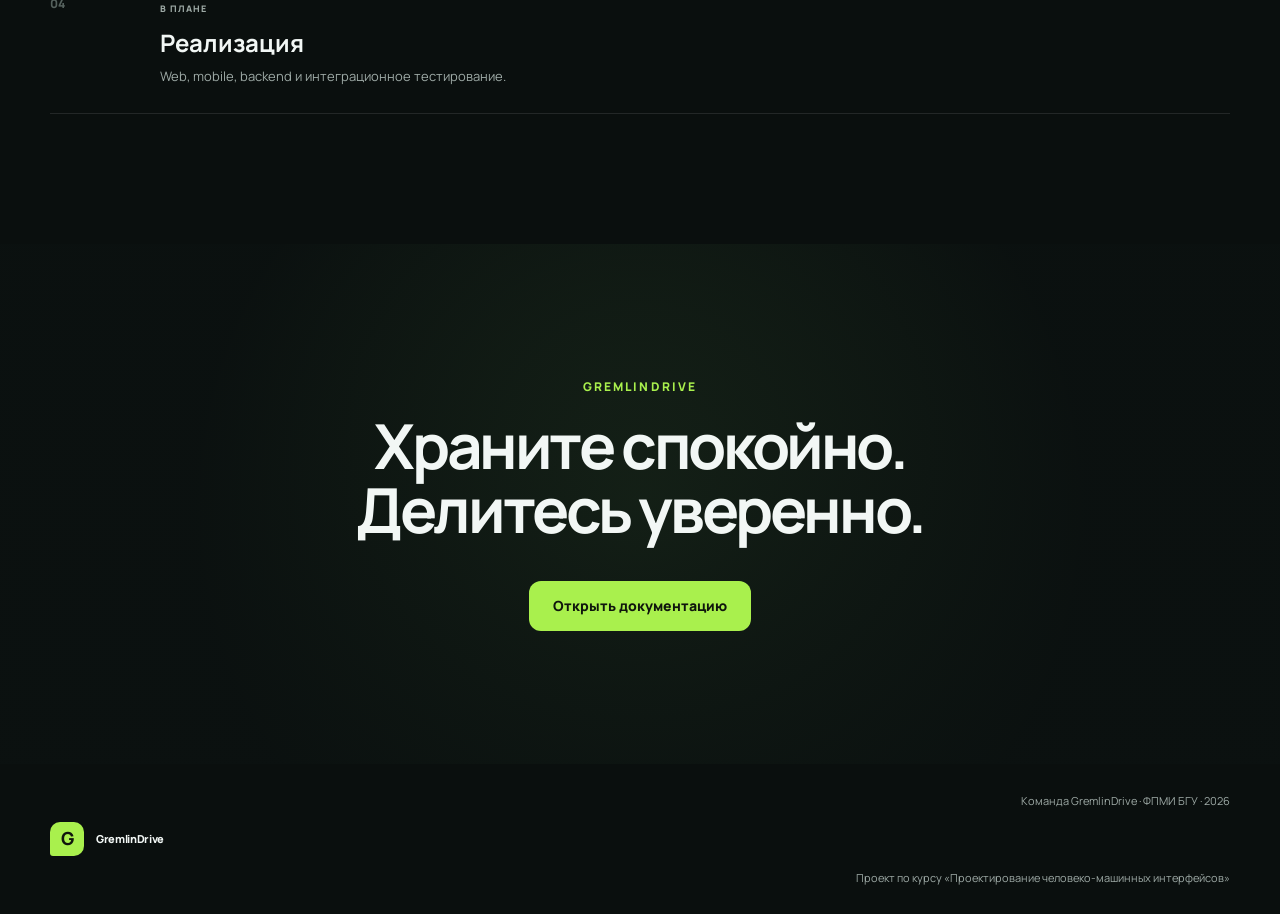
==== commit 5547a1c8: "chore: keep repository site-only Co-authored-by: Cursor <cursoragent@cursor.com>" ====
--- a/docs/index.html
+++ b/docs/index.html
@@ -23,7 +23,7 @@
         <a href="#roadmap">План</a>
         <a
           class="nav-button"
-          href="https://github.com/fpmi-hci-2026/hci-10-project-group-4"
+          href="https://github.com/fpmi-hci-2026/GremlinDrive"
         >
           GitHub
         </a>
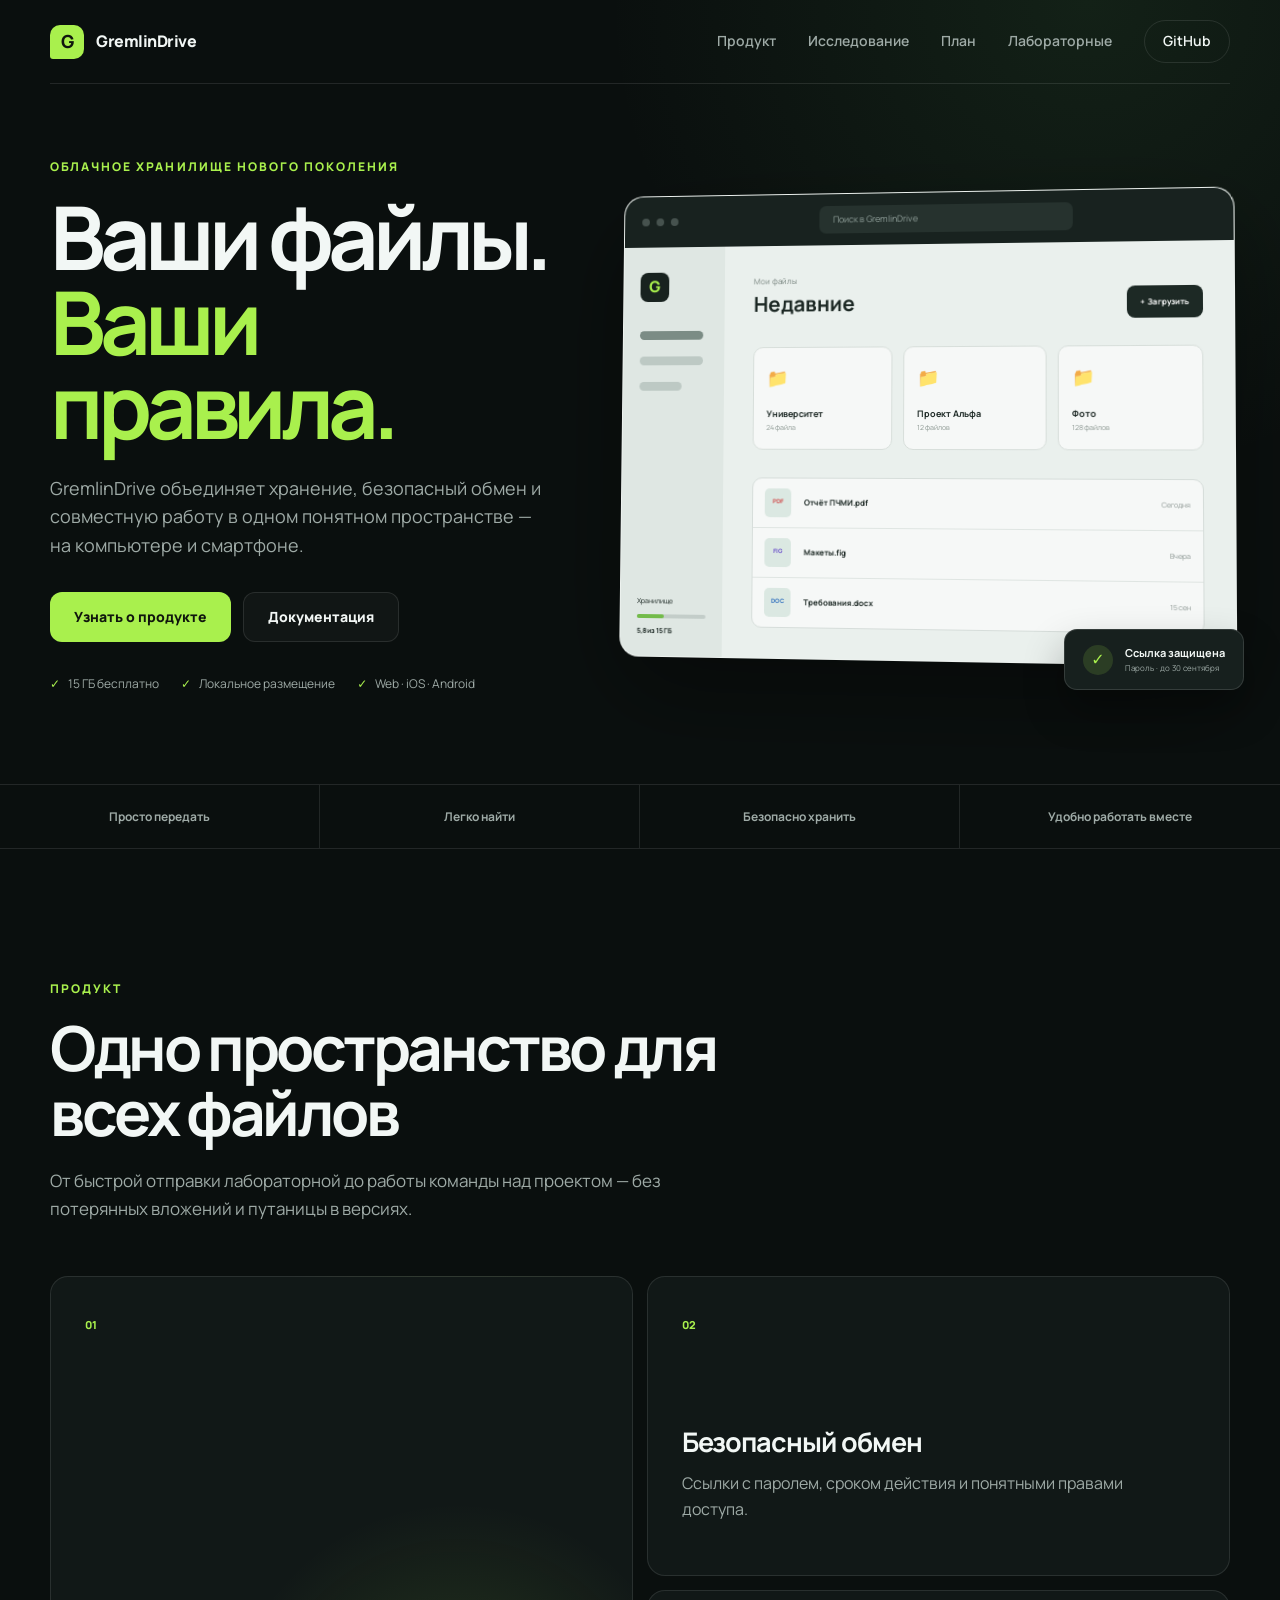
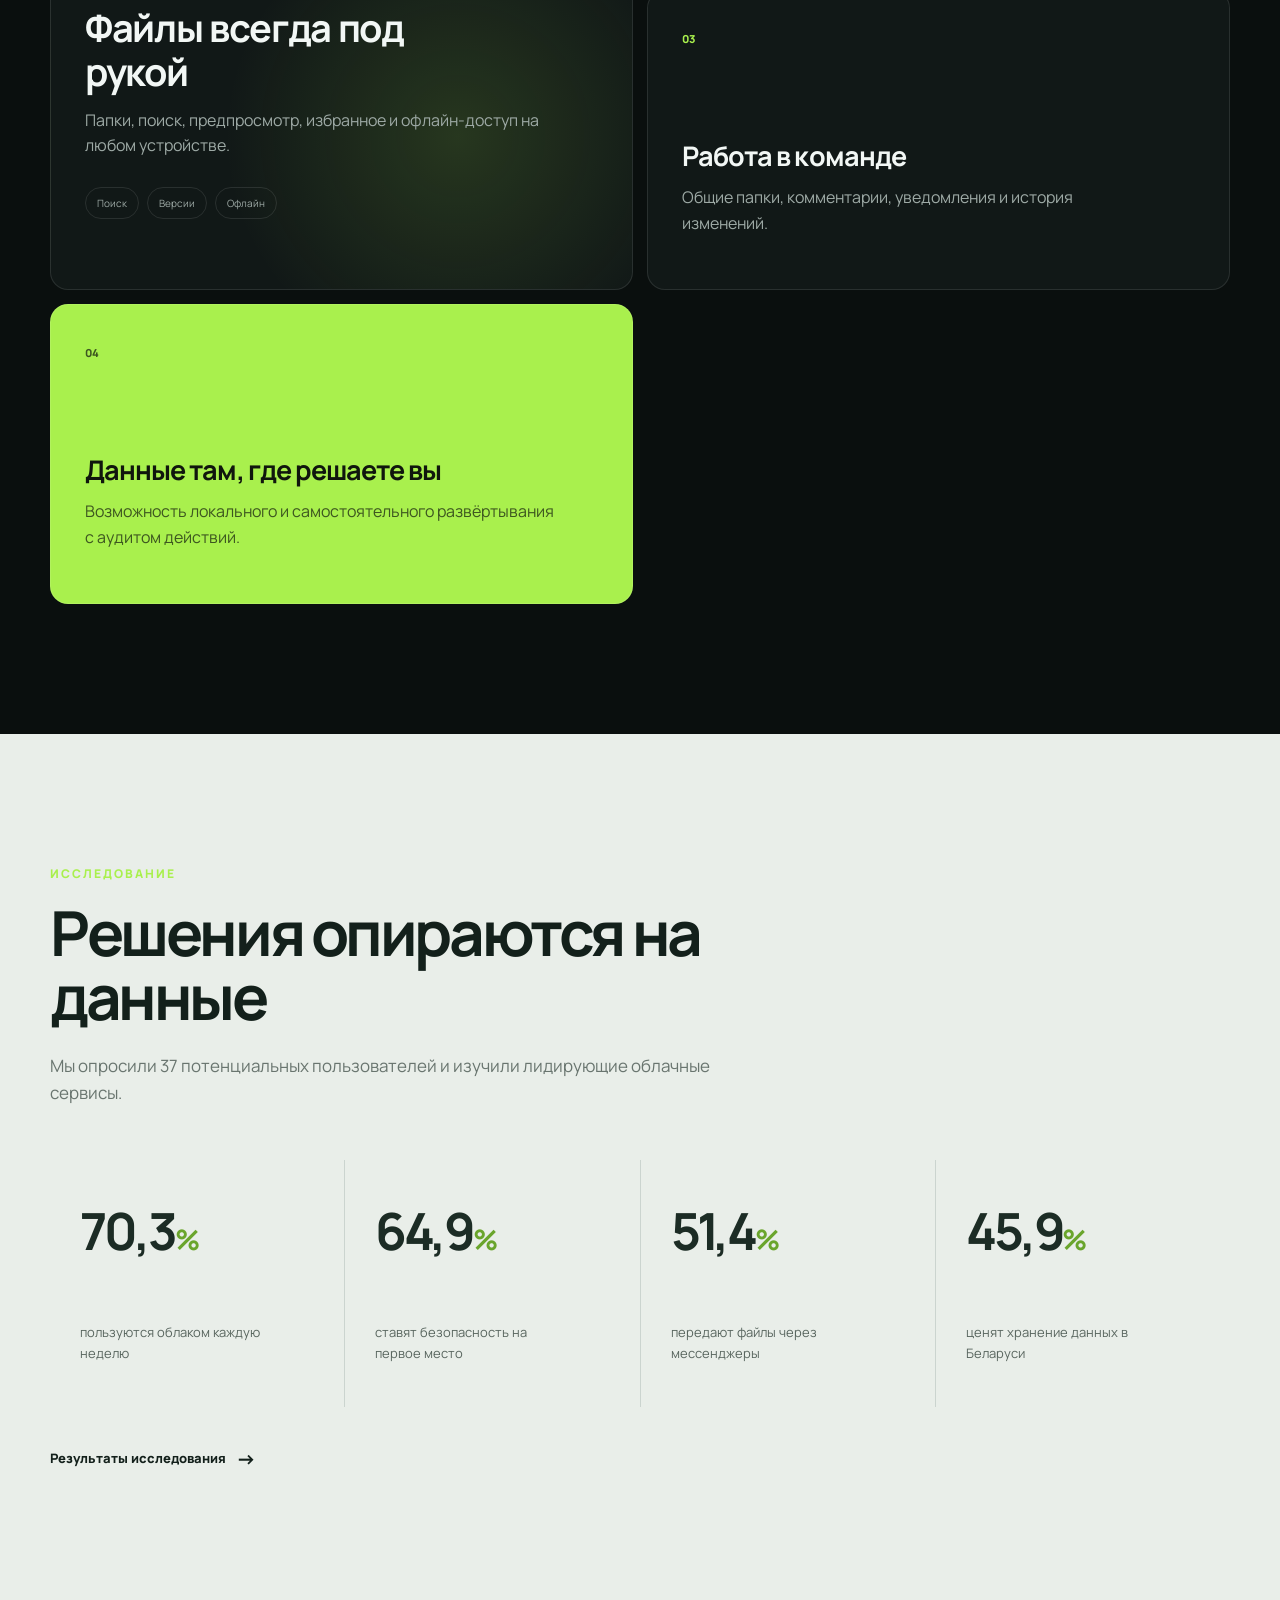
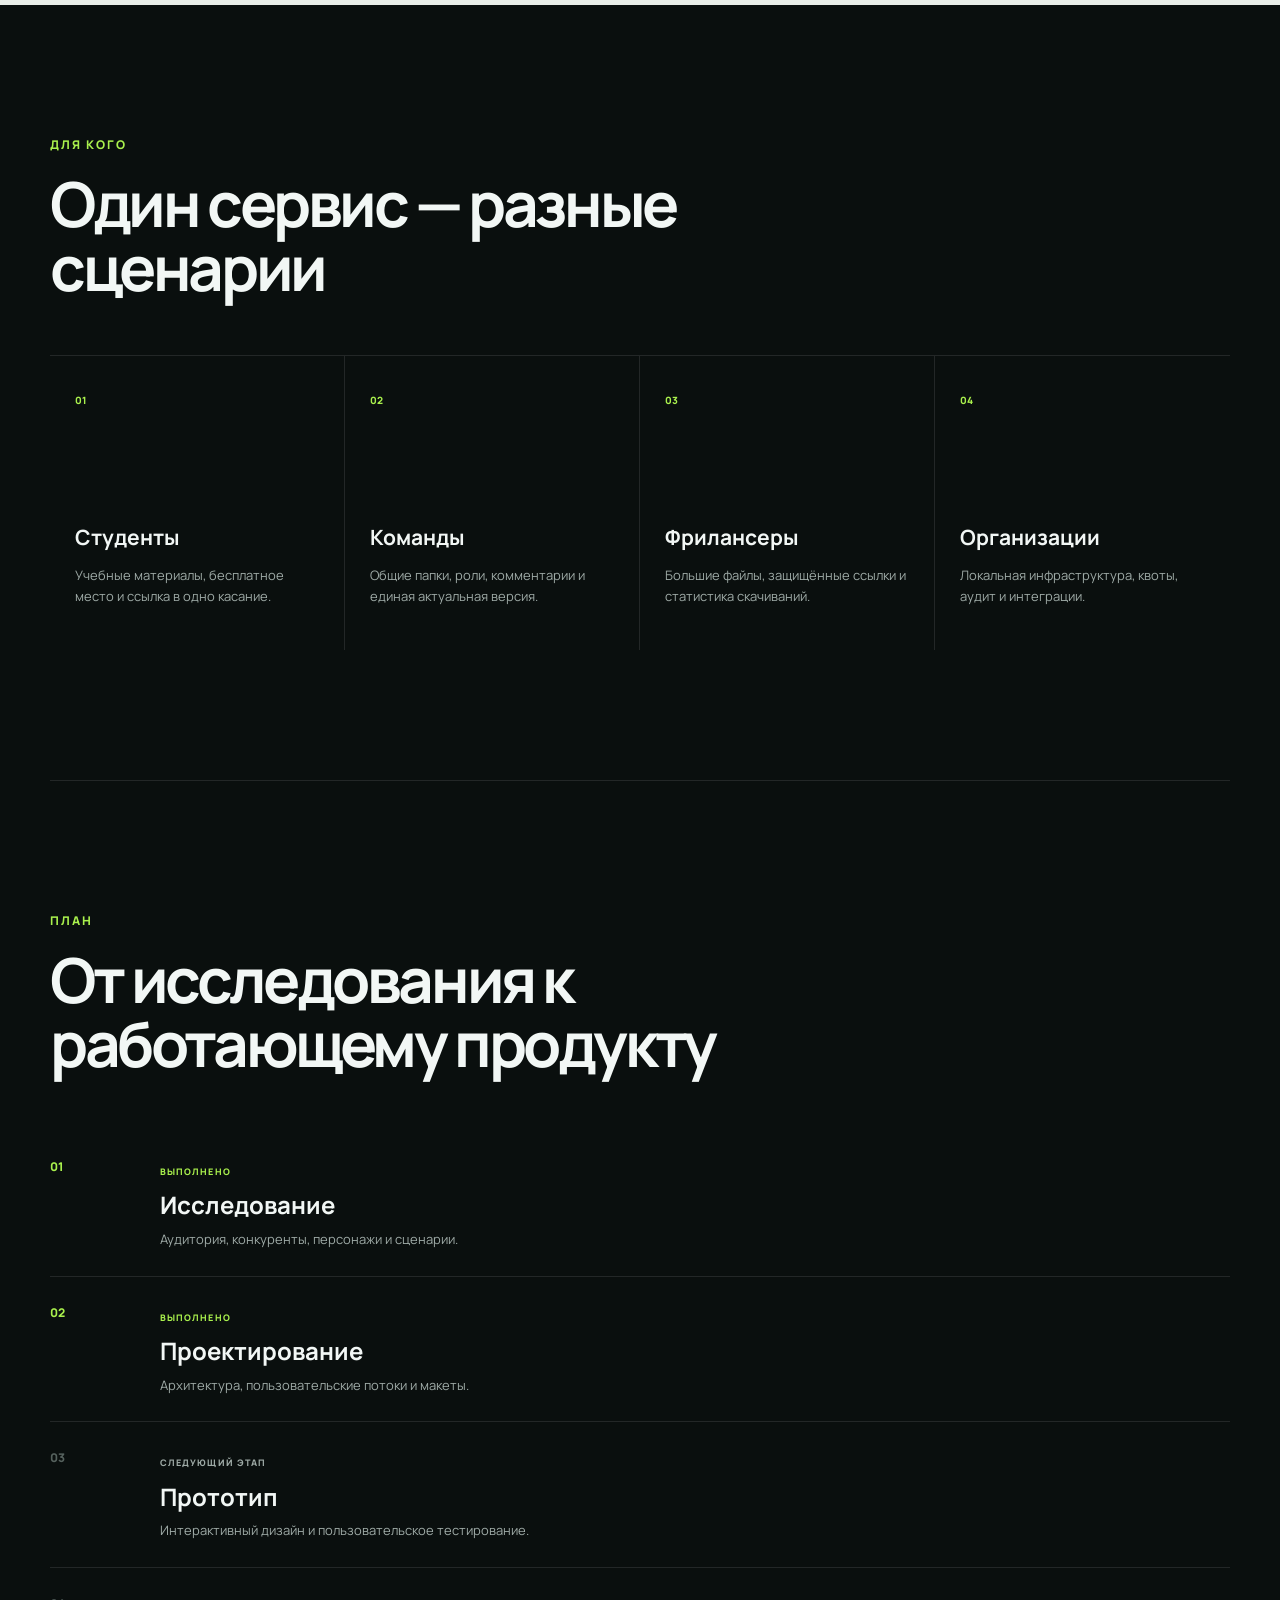
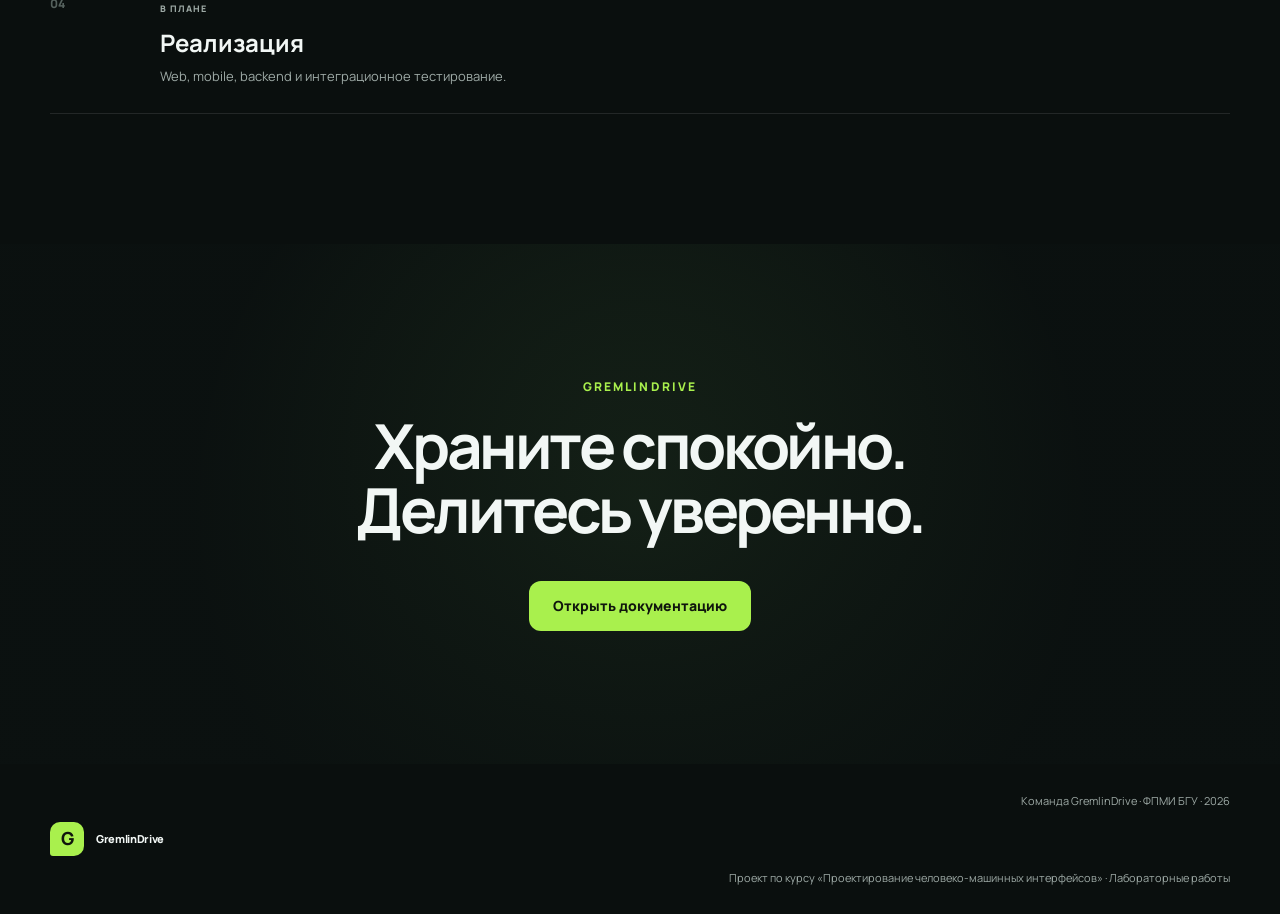
==== commit b528e119: "docs: publish lab3 report and lab pages" ====
--- a/docs/index.html
+++ b/docs/index.html
@@ -21,6 +21,7 @@
         <a href="#product">Продукт</a>
         <a href="#research">Исследование</a>
         <a href="#roadmap">План</a>
+        <a href="labs/">Лабораторные</a>
         <a
           class="nav-button"
           href="https://github.com/fpmi-hci-2026/GremlinDrive"
@@ -194,13 +195,13 @@
             <span>01</span>
             <div><small>Выполнено</small><h3>Исследование</h3><p>Аудитория, конкуренты, персонажи и сценарии.</p></div>
           </li>
-          <li>
+          <li class="done">
             <span>02</span>
-            <div><small>Следующий этап</small><h3>Проектирование</h3><p>Архитектура, пользовательские потоки и макеты.</p></div>
+            <div><small>Выполнено</small><h3>Проектирование</h3><p>Архитектура, пользовательские потоки и макеты.</p></div>
           </li>
           <li>
             <span>03</span>
-            <div><small>В плане</small><h3>Прототип</h3><p>Интерактивный дизайн и пользовательское тестирование.</p></div>
+            <div><small>Следующий этап</small><h3>Прототип</h3><p>Интерактивный дизайн и пользовательское тестирование.</p></div>
           </li>
           <li>
             <span>04</span>
@@ -227,7 +228,7 @@
         <span>GremlinDrive</span>
       </a>
       <p>Команда GremlinDrive · ФПМИ БГУ · 2026</p>
-      <p>Проект по курсу «Проектирование человеко-машинных интерфейсов»</p>
+      <p>Проект по курсу «Проектирование человеко-машинных интерфейсов» · <a href="labs/">Лабораторные работы</a></p>
     </footer>
   </body>
 </html>
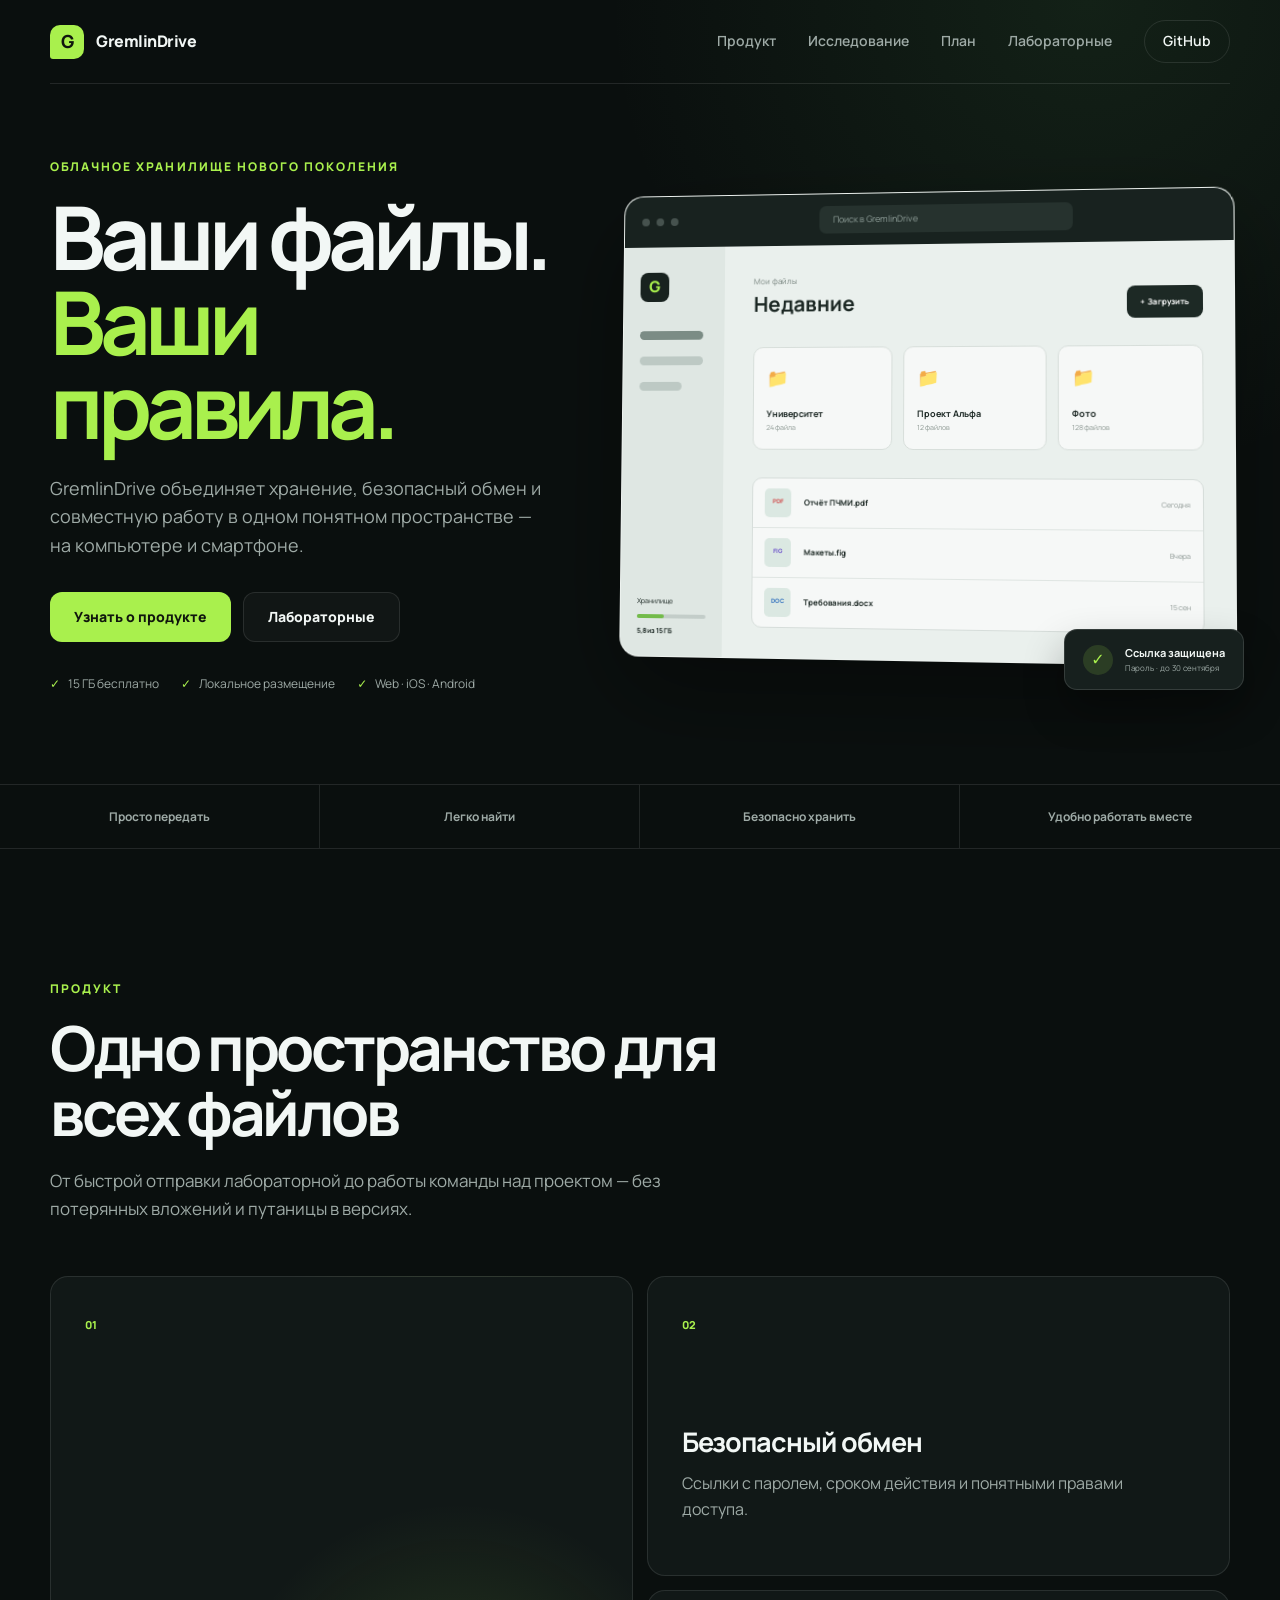
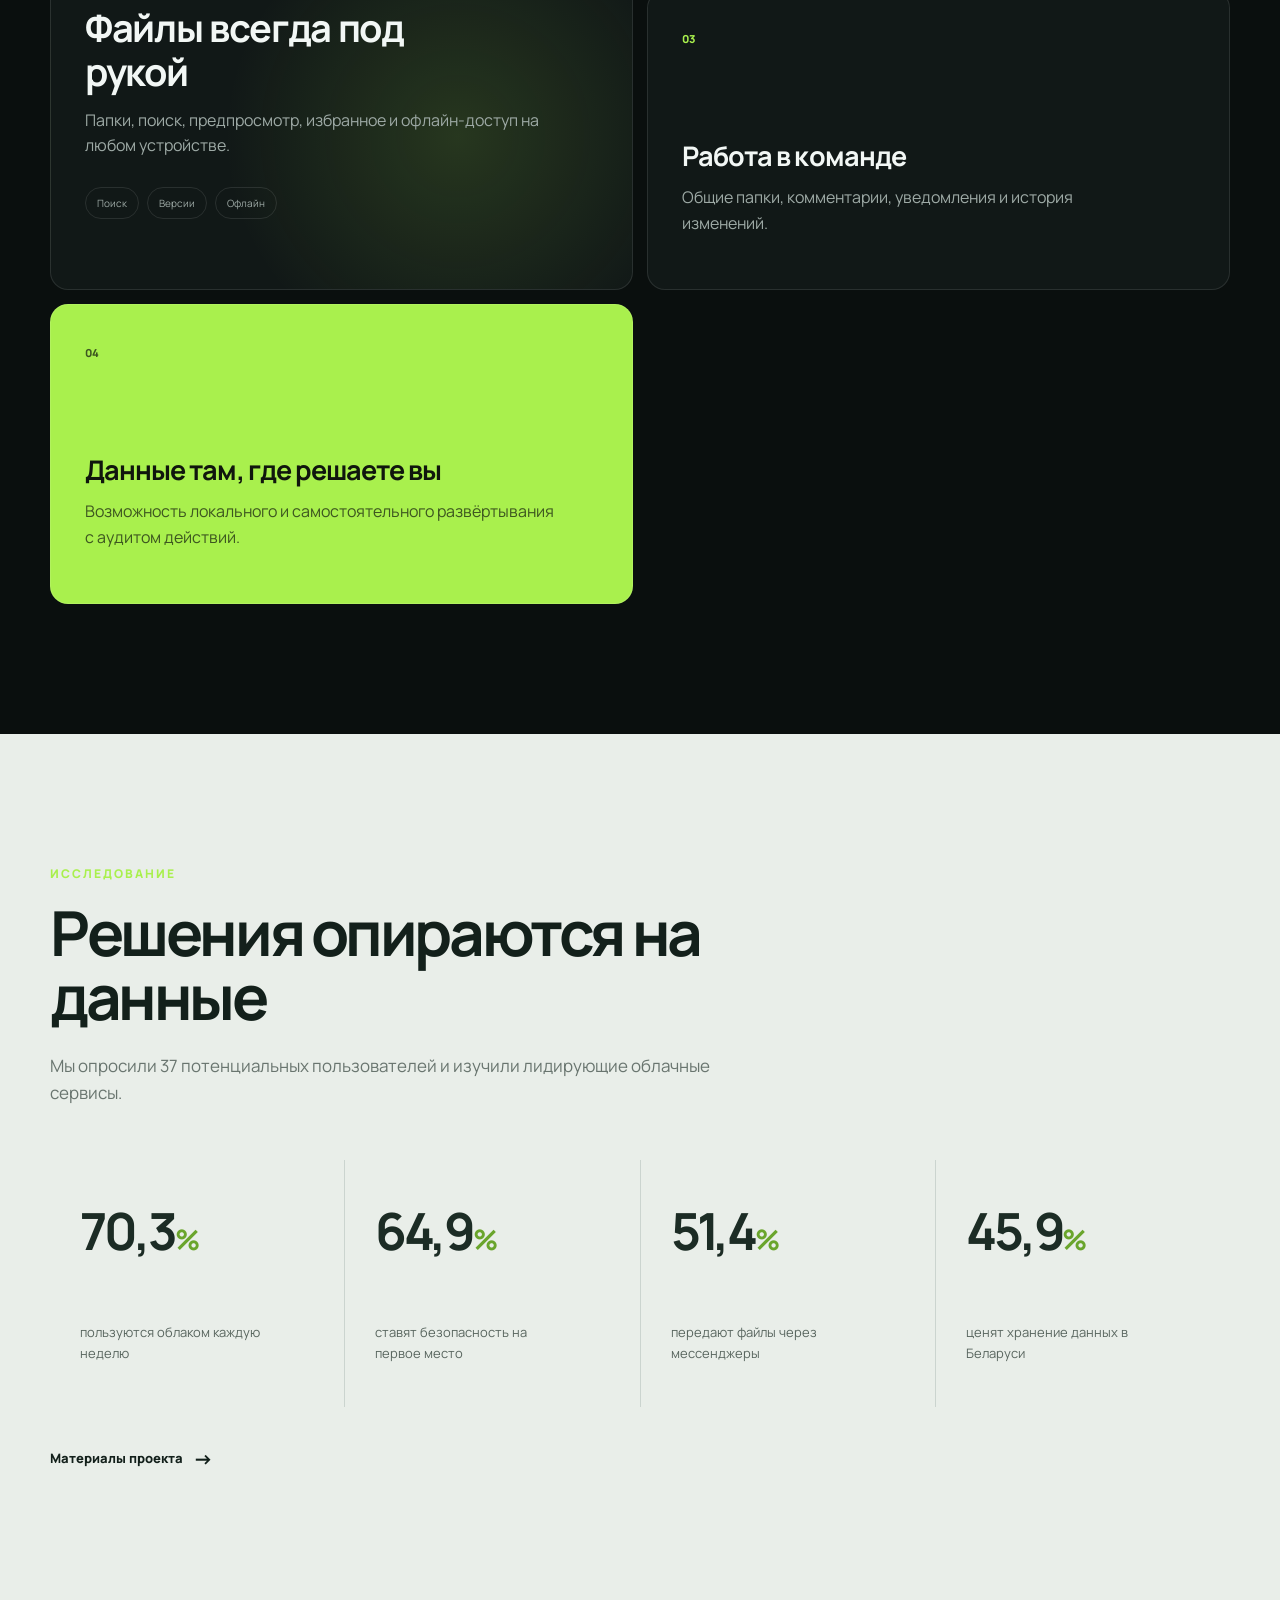
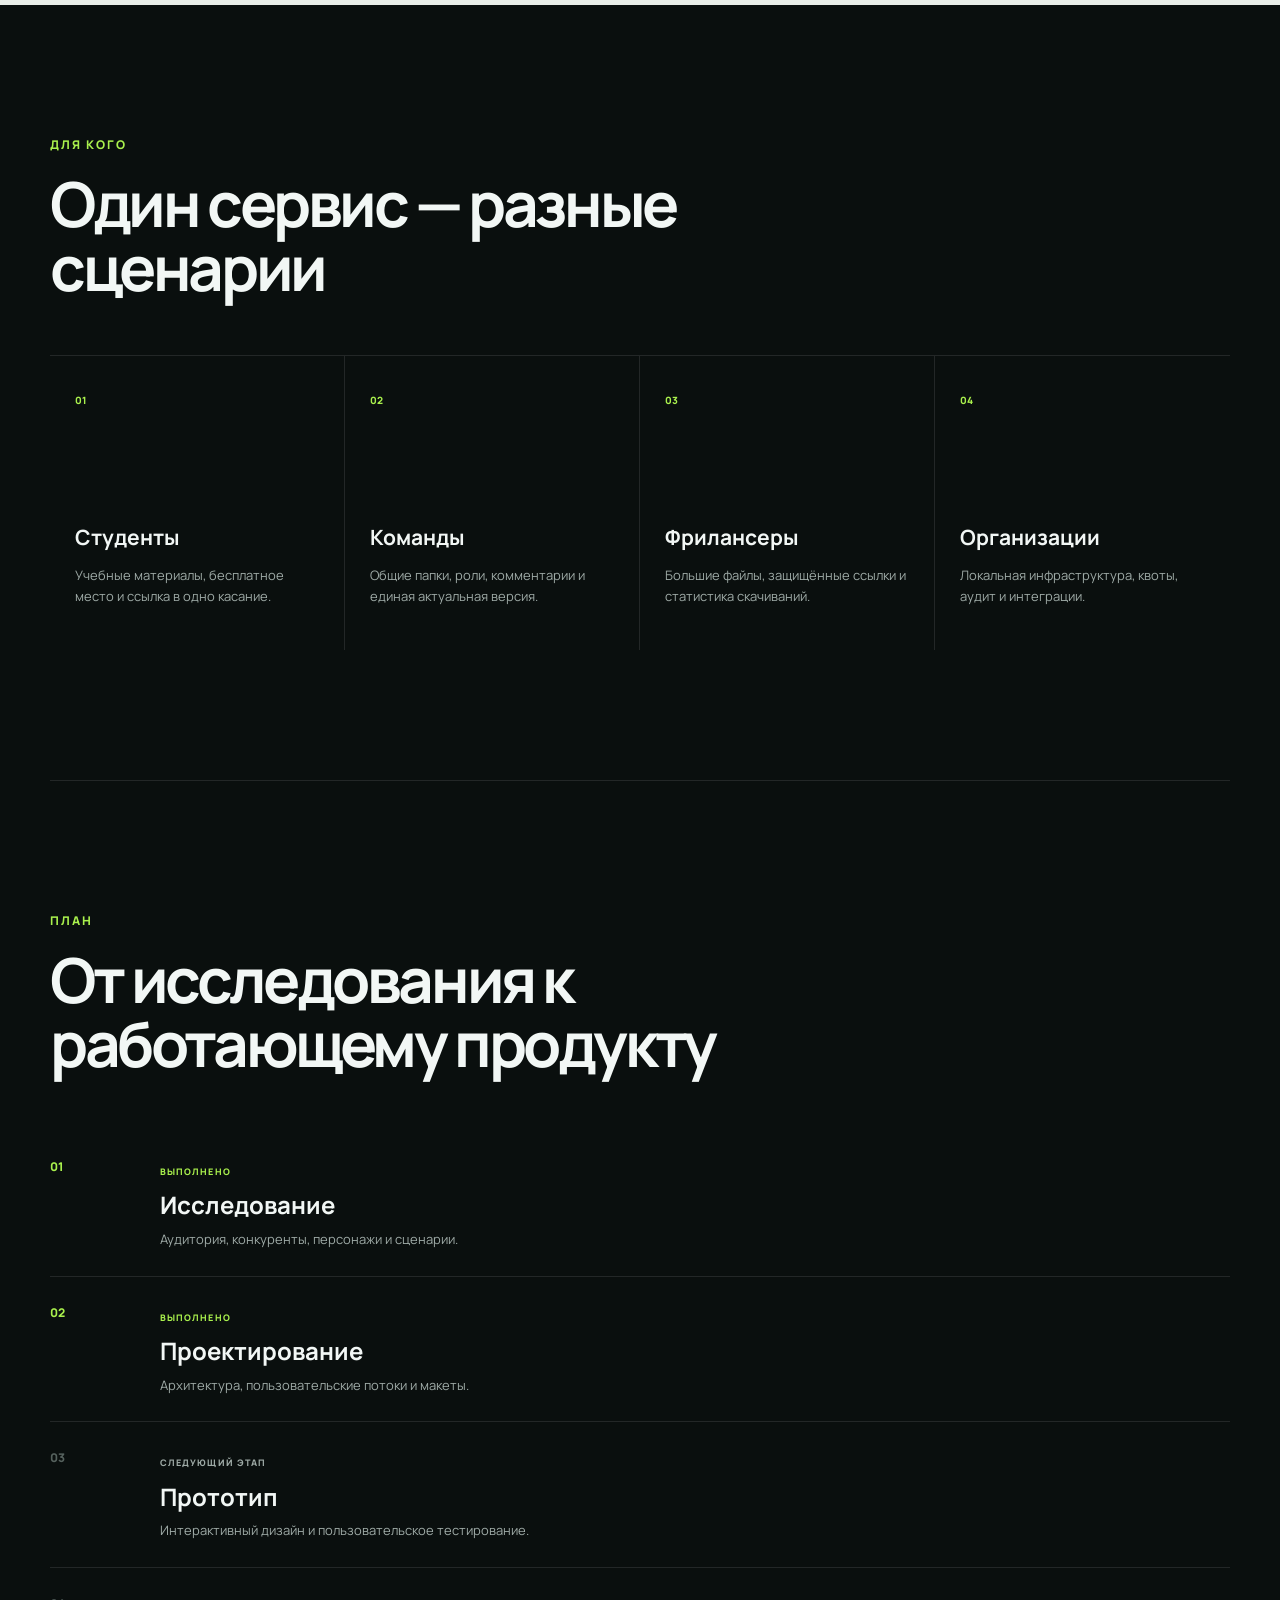
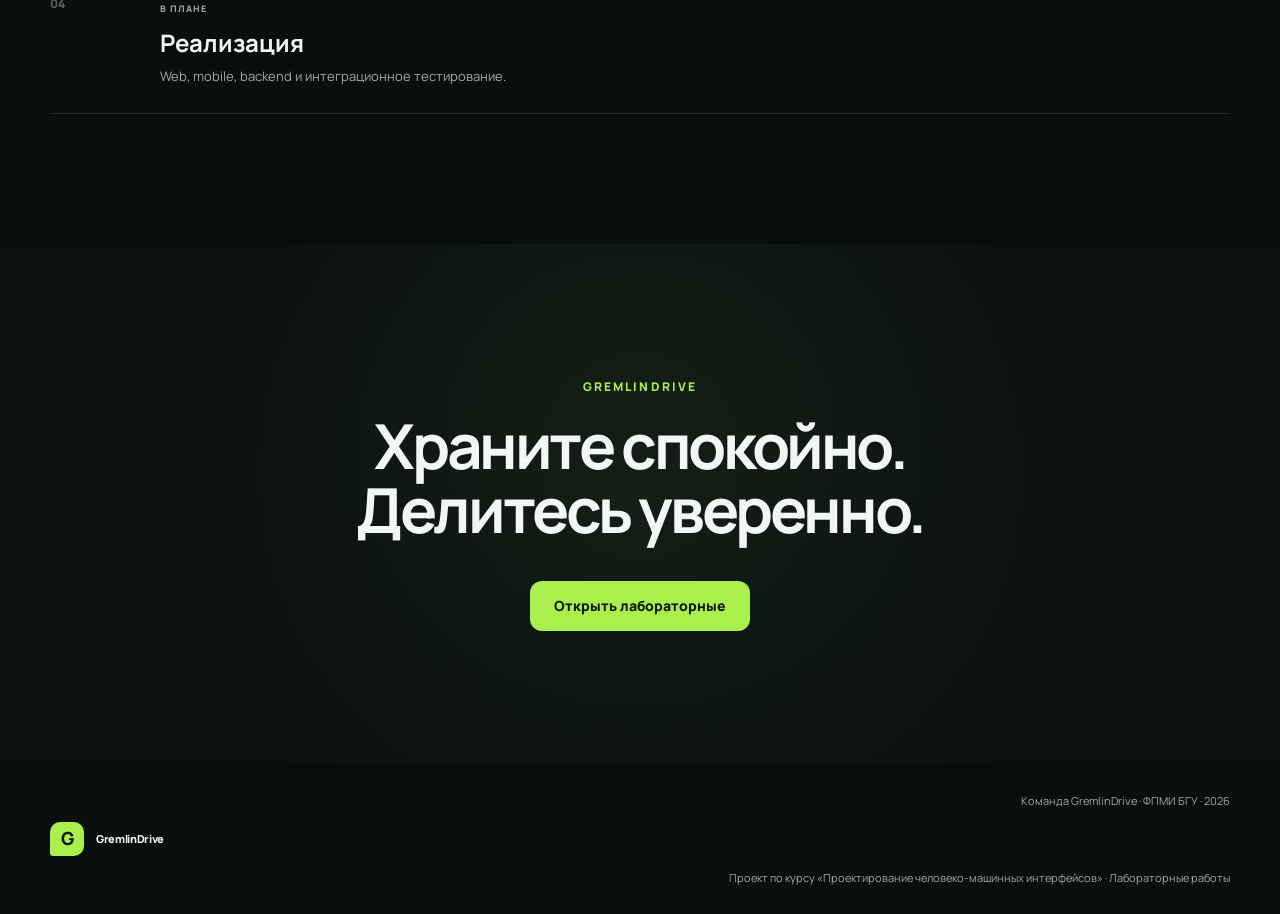
==== commit 57551c10: "chore(pages): remove legacy lab3 and shared sources" ====
--- a/docs/index.html
+++ b/docs/index.html
@@ -44,9 +44,9 @@
             <a class="button button-primary" href="#product">Узнать о продукте</a>
             <a
               class="button button-secondary"
-              href="https://github.com/fpmi-hci-2026/hci-10-project-group-4"
+              href="labs/"
             >
-              Документация
+              Лабораторные
             </a>
           </div>
           <ul class="hero-points" aria-label="Преимущества">
@@ -166,9 +166,9 @@
         </div>
         <a
           class="text-link"
-          href="https://github.com/fpmi-hci-2026/hci-10-project-group-4/blob/main/docs/research.md"
+          href="labs/"
         >
-          Результаты исследования <span>→</span>
+          Материалы проекта <span>→</span>
         </a>
       </section>
 
@@ -215,9 +215,9 @@
         <h2>Храните спокойно.<br />Делитесь уверенно.</h2>
         <a
           class="button button-primary"
-          href="https://github.com/fpmi-hci-2026/hci-10-project-group-4"
+          href="labs/"
         >
-          Открыть документацию
+          Открыть лабораторные
         </a>
       </section>
     </main>
